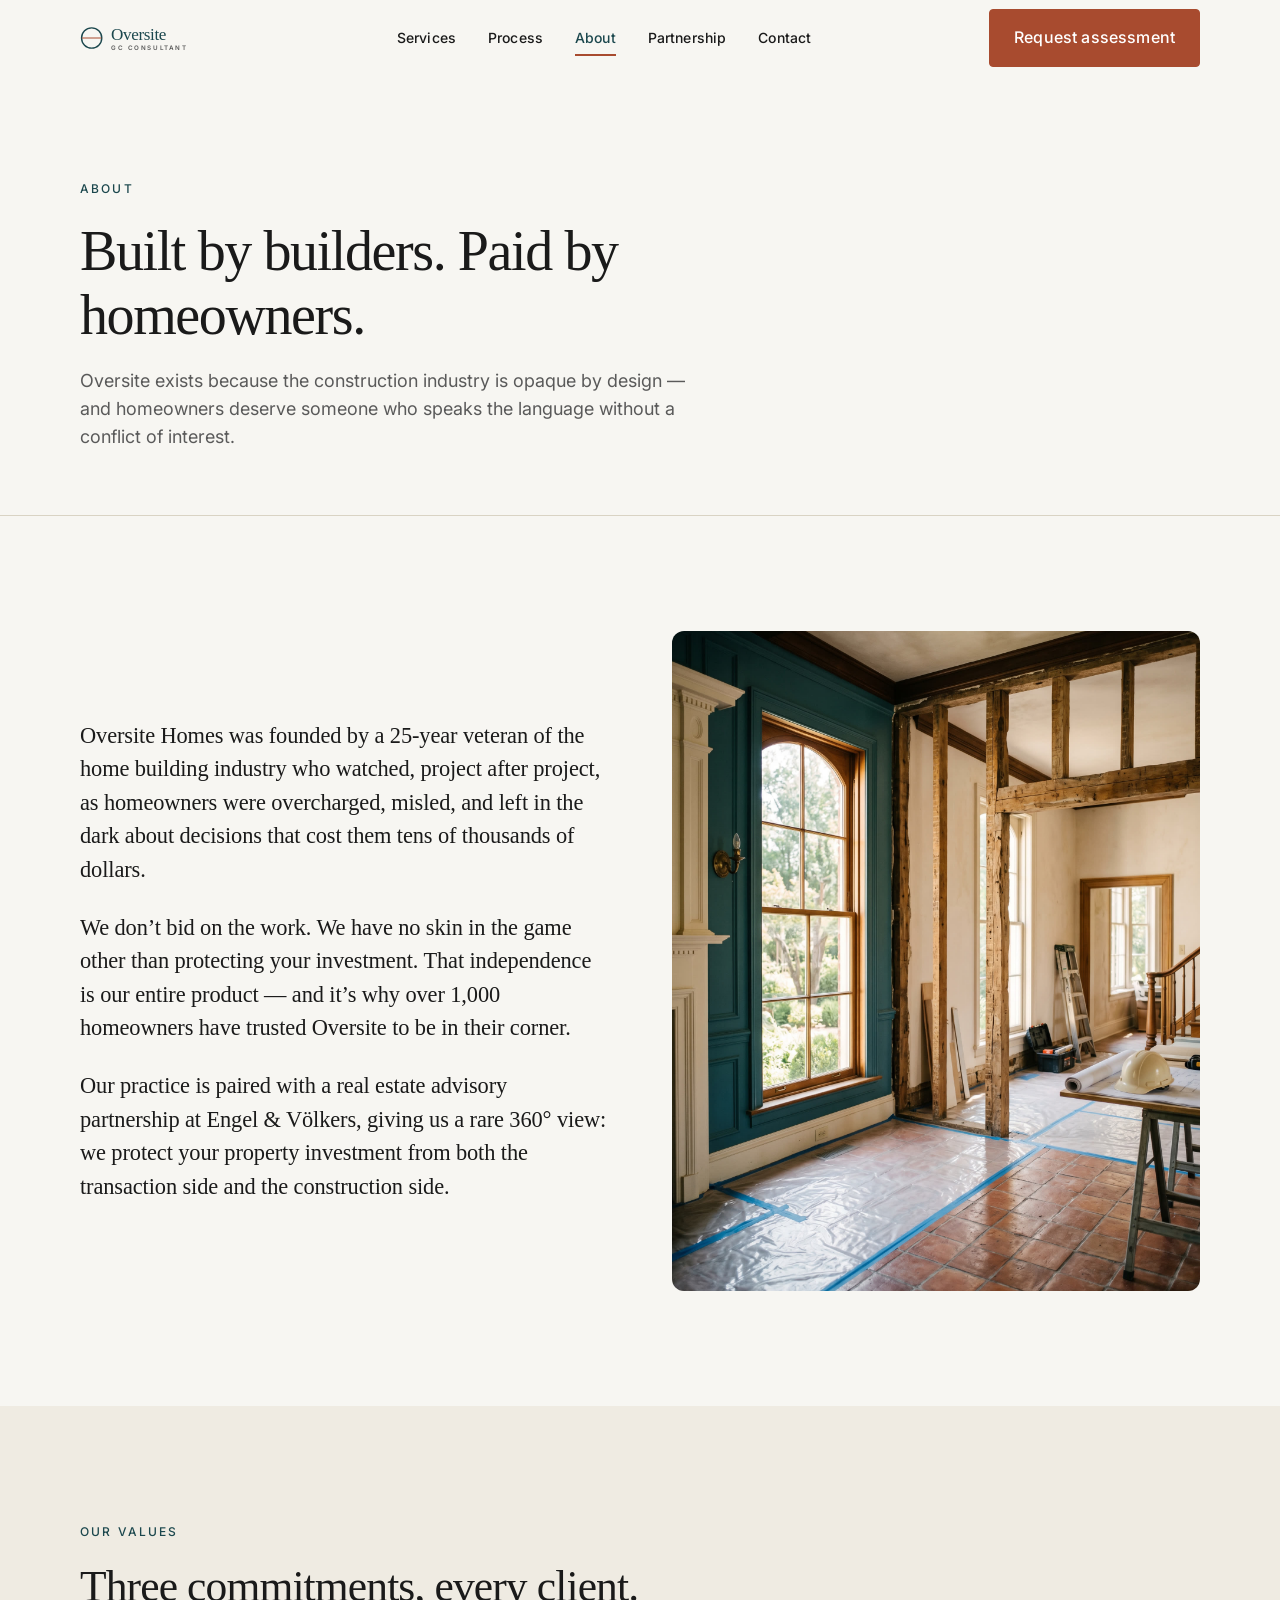
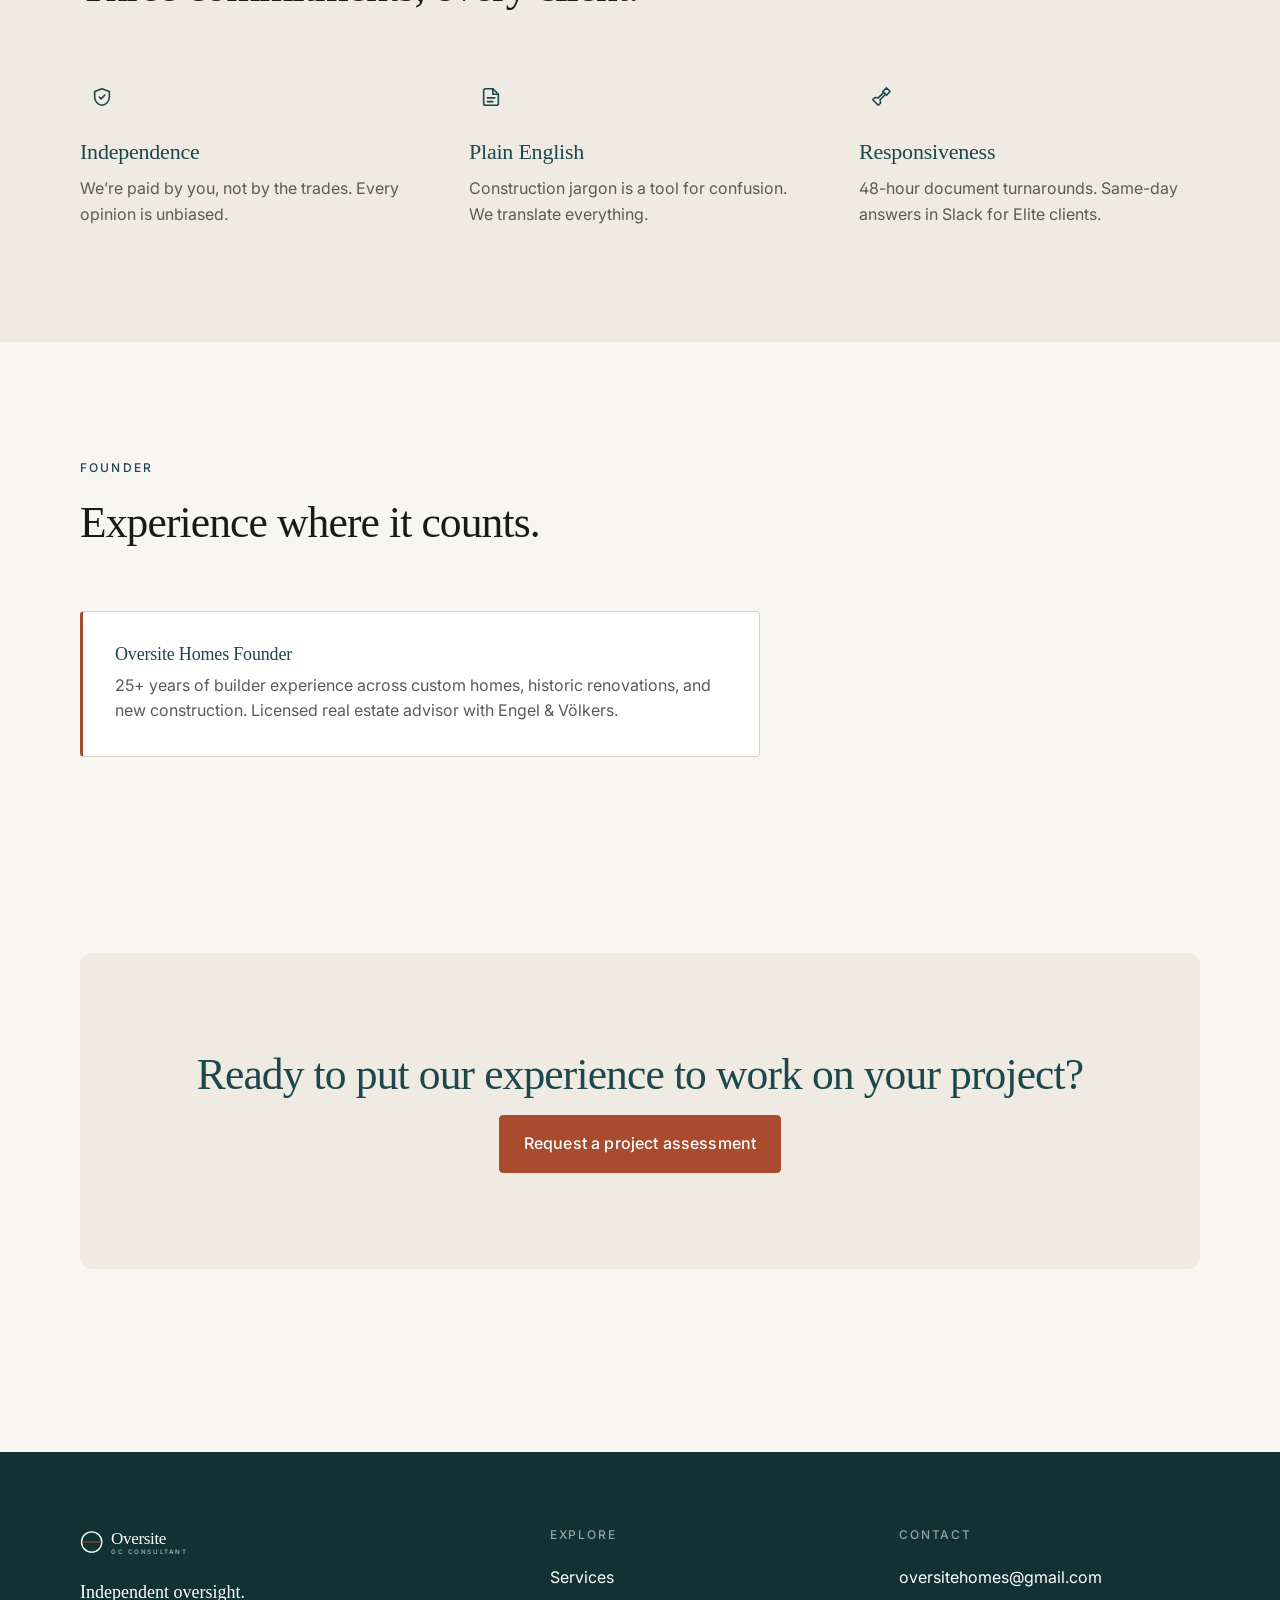
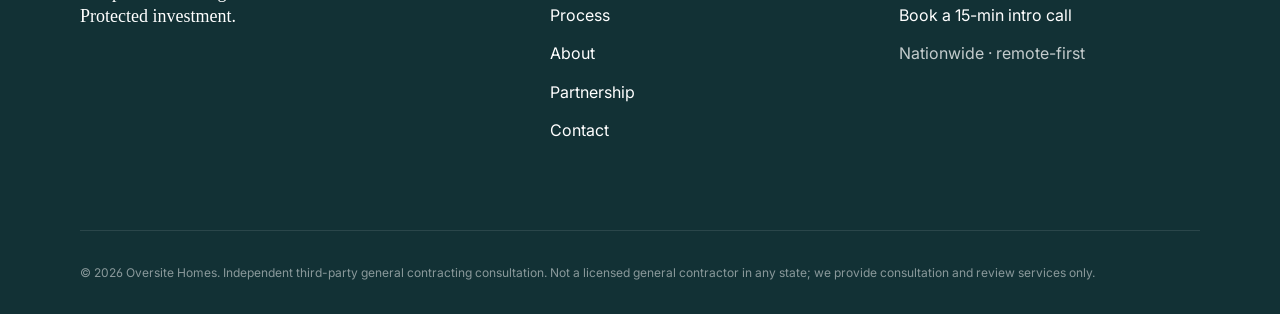
==== about.html @ 032b1696 "Add files via upload" ====
<!doctype html>
<html lang="en">
<head>
  <meta charset="utf-8" />
  <meta name="viewport" content="width=device-width, initial-scale=1" />
  <title>About — Oversite Homes</title>
  <meta name="description" content="Built by builders. Paid by homeowners. 25+ years of builder experience, 1,000+ homeowners protected." />
  <link rel="icon" type="image/svg+xml" href="assets/favicon.svg" />
  <meta name="theme-color" content="#F7F6F2" />
  <!-- Fonts: Fraunces (Fontshare) + Inter (Google) -->
  <link rel="preconnect" href="https://fonts.googleapis.com" />
  <link rel="preconnect" href="https://fonts.gstatic.com" crossorigin />
  <link rel="preconnect" href="https://api.fontshare.com" />
  <link href="https://fonts.googleapis.com/css2?family=Inter:wght@400;500;600;700&display=swap" rel="stylesheet" />
  <link href="https://api.fontshare.com/v2/css?f[]=fraunces@400,500,600&display=swap" rel="stylesheet" />
  <link rel="stylesheet" href="assets/css/styles.css" />
  <meta property="og:title" content="About — Oversite Homes" />
  <meta property="og:description" content="Built by builders. Paid by homeowners. 25+ years of builder experience, 1,000+ homeowners protected." />
  <meta property="og:type" content="website" />
</head>
<body>
<a class="visually-hidden" href="#main">Skip to main content</a>
<header class="site-header">
  <div class="container nav-inner">
    <a href="index.html" class="brand" aria-label="Oversite Homes home">
      <svg viewBox="0 0 220 36" xmlns="http://www.w3.org/2000/svg" aria-hidden="true" focusable="false">
  <!-- architectural mark: circle with crossbar -->
  <g transform="translate(0,2)">
    <circle cx="15" cy="16" r="13" fill="none" stroke="#1B474D" stroke-width="1.8"/>
    <line x1="3" y1="16" x2="27" y2="16" stroke="#A84B2F" stroke-width="1.6" stroke-linecap="round"/>
  </g>
  <!-- wordmark -->
  <text x="40" y="21" font-family="Fraunces, Georgia, serif" font-weight="500" font-size="22" fill="#1B474D" letter-spacing="-0.5">Oversite</text>
  <text x="40" y="33" font-family="Inter, sans-serif" font-weight="600" font-size="8" fill="#5A5A5A" letter-spacing="2">GC CONSULTANT</text>
</svg>
    </a>
    <button class="nav-toggle" aria-expanded="false" aria-controls="primary-nav" aria-label="Toggle menu">
      <span></span>
    </button>
    <nav class="primary-nav" id="primary-nav" aria-label="Primary">
      <ul>
        <li><a href="services.html">Services</a></li>
        <li><a href="process.html">Process</a></li>
        <li><a href="about.html">About</a></li>
        <li><a href="partnership.html">Partnership</a></li>
        <li><a href="contact.html">Contact</a></li>
        <li><a href="contact.html" class="btn btn-primary mobile-cta">Request assessment</a></li>
      </ul>
    </nav>
    <a href="contact.html" class="btn btn-primary nav-cta">Request assessment</a>
  </div>
</header>

<main id="main">
  <header class="page-header">
    <div class="container">
      <p class="eyebrow reveal is-in">About</p>
      <h1 class="reveal is-in">Built by builders. Paid by homeowners.</h1>
      <p class="lede reveal is-in">Oversite exists because the construction industry is opaque by design &mdash; and homeowners deserve someone who speaks the language without a conflict of interest.</p>
    </div>
  </header>

  <section>
    <div class="container">
      <div class="two-col reverse reveal">
        <div class="story-copy">
          <p>Oversite Homes was founded by a 25-year veteran of the home building industry who watched, project after project, as homeowners were overcharged, misled, and left in the dark about decisions that cost them tens of thousands of dollars.</p>
          <p>We don&rsquo;t bid on the work. We have no skin in the game other than protecting your investment. That independence is our entire product &mdash; and it&rsquo;s why over 1,000 homeowners have trusted Oversite to be in their corner.</p>
          <p>Our practice is paired with a real estate advisory partnership at Engel &amp; V&ouml;lkers, giving us a rare 360&deg; view: we protect your property investment from both the transaction side and the construction side.</p>
        </div>
        <div class="media"><img src="assets/images/about.jpg" alt="A warm interior of a historic home with natural materials, during inspection" loading="lazy"/></div>
      </div>
    </div>
  </section>

  <section style="background: var(--surface-alt);">
    <div class="container">
      <div class="section-head reveal">
        <p class="eyebrow">Our values</p>
        <h2>Three commitments, every client.</h2>
      </div>
      <div class="value-grid">
        <div class="value-card reveal"><span class="icon"><svg width="22" height="22" viewBox="0 0 24 24" fill="none" stroke="currentColor" stroke-width="1.75" stroke-linecap="round" stroke-linejoin="round" aria-hidden="true"><path d="M12 3 4 6v6c0 4.5 3.2 8.5 8 9 4.8-.5 8-4.5 8-9V6l-8-3Z"/><path d="m9 12 2 2 4-4"/></svg></span><h3>Independence</h3><p>We&rsquo;re paid by you, not by the trades. Every opinion is unbiased.</p></div>
        <div class="value-card reveal"><span class="icon"><svg width="22" height="22" viewBox="0 0 24 24" fill="none" stroke="currentColor" stroke-width="1.75" stroke-linecap="round" stroke-linejoin="round" aria-hidden="true"><path d="M14 3H6a2 2 0 0 0-2 2v14a2 2 0 0 0 2 2h12a2 2 0 0 0 2-2V9Z"/><path d="M14 3v6h6"/><path d="M8 13h8M8 17h6"/></svg></span><h3>Plain English</h3><p>Construction jargon is a tool for confusion. We translate everything.</p></div>
        <div class="value-card reveal"><span class="icon"><svg width="22" height="22" viewBox="0 0 24 24" fill="none" stroke="currentColor" stroke-width="1.75" stroke-linecap="round" stroke-linejoin="round" aria-hidden="true"><path d="M15 7 9 13l-3.5-.5L3 15l6 6 2.5-2.5L11 15l6-6"/><path d="m14 6 4-4 4 4-4 4z"/></svg></span><h3>Responsiveness</h3><p>48-hour document turnarounds. Same-day answers in Slack for Elite clients.</p></div>
      </div>
    </div>
  </section>

  <section>
    <div class="container">
      <div class="section-head reveal"><p class="eyebrow">Founder</p><h2>Experience where it counts.</h2></div>
      <div class="founder-bio reveal">
        <h4>Oversite Homes Founder</h4>
        <p>25+ years of builder experience across custom homes, historic renovations, and new construction. Licensed real estate advisor with Engel &amp; V&ouml;lkers.</p>
      </div>
    </div>
  </section>

  <section class="tight">
    <div class="container">
      <div class="cta-band reveal">
        <h2>Ready to put our experience to work on your project?</h2>
        <a href="contact.html" class="btn btn-primary">Request a project assessment</a>
      </div>
    </div>
  </section>

</main>

<footer class="site-footer">
  <div class="container">
    <div class="footer-inner">
      <div>
        <div class="brand"><svg viewBox="0 0 220 36" xmlns="http://www.w3.org/2000/svg" aria-hidden="true" focusable="false">
  <g transform="translate(0,2)">
    <circle cx="15" cy="16" r="13" fill="none" stroke="#FFFFFF" stroke-width="1.8"/>
    <line x1="3" y1="16" x2="27" y2="16" stroke="#A84B2F" stroke-width="1.6" stroke-linecap="round"/>
  </g>
  <text x="40" y="21" font-family="Fraunces, Georgia, serif" font-weight="500" font-size="22" fill="#FFFFFF" letter-spacing="-0.5">Oversite</text>
  <text x="40" y="33" font-family="Inter, sans-serif" font-weight="600" font-size="8" fill="rgba(255,255,255,0.6)" letter-spacing="2">GC CONSULTANT</text>
</svg></div>
        <p class="tagline">Independent oversight.<br/>Protected investment.</p>
      </div>
      <div>
        <h4>Explore</h4>
        <ul>
          <li><a href="services.html">Services</a></li>
          <li><a href="process.html">Process</a></li>
          <li><a href="about.html">About</a></li>
          <li><a href="partnership.html">Partnership</a></li>
          <li><a href="contact.html">Contact</a></li>
        </ul>
      </div>
      <div>
        <h4>Contact</h4>
        <ul>
          <li><a href="mailto:oversitehomes@gmail.com">oversitehomes@gmail.com</a></li>
          <li><a href="#" target="_blank" rel="noopener noreferrer">Book a 15-min intro call</a></li>
          <li>Nationwide · remote-first</li>
        </ul>
      </div>
      <p class="legal">© 2026 Oversite Homes. Independent third-party general contracting consultation. Not a licensed general contractor in any state; we provide consultation and review services only.</p>
    </div>
  </div>
</footer>
<script src="assets/js/main.js" defer></script>
</body>
</html>
---- assets/css/styles.css ----
/* =========================================================
   Oversite Homes — site stylesheet
   Editorial, protective, warm. Teal + terra on bone.
   ========================================================= */

:root {
  /* palette */
  --bg: #F7F6F2;
  --surface: #FFFFFF;
  --surface-alt: #EFEBE2;
  --ink: #1A1A1A;
  --ink-muted: #5A5A5A;
  --teal: #1B474D;
  --teal-dark: #123135;
  --terra: #A84B2F;
  --terra-dark: #813620;
  --line: #D9D3C4;

  /* type */
  --font-serif: "Fraunces", "Source Serif Pro", Georgia, serif;
  --font-sans: "Inter", -apple-system, BlinkMacSystemFont, "Segoe UI", sans-serif;

  --text-xs: 0.75rem;
  --text-sm: 0.875rem;
  --text-base: 1rem;
  --text-lg: 1.125rem;
  --text-xl: 1.375rem;
  --text-2xl: 1.75rem;
  --text-3xl: 2.25rem;
  --text-4xl: 3rem;
  --text-hero: clamp(2.5rem, 5.5vw, 4.5rem);

  /* spacing */
  --space-section: clamp(4rem, 9vw, 7.5rem);
  --space-section-lg: clamp(5rem, 11vw, 9rem);

  /* layout */
  --max-w: 1200px;
  --max-w-text: 680px;
  --radius: 4px;
  --radius-lg: 12px;
  --shadow-sm: 0 1px 2px rgba(26,26,26,0.05);
  --shadow-md: 0 8px 28px rgba(26,26,26,0.08);

  /* motion */
  --ease: cubic-bezier(0.22, 1, 0.36, 1);
}

/* -------- reset -------- */
*, *::before, *::after { box-sizing: border-box; }
html { -webkit-text-size-adjust: 100%; scroll-behavior: smooth; }
body, h1, h2, h3, h4, h5, h6, p, figure, blockquote, dl, dd, ul, ol { margin: 0; padding: 0; }
ul, ol { list-style: none; }
img, svg { display: block; max-width: 100%; height: auto; }
button { font: inherit; cursor: pointer; background: none; border: 0; color: inherit; }
a { color: inherit; text-decoration: none; }
input, select, textarea, button { font-family: inherit; }

/* -------- base -------- */
html { background: var(--bg); }
body {
  font-family: var(--font-sans);
  color: var(--ink);
  background: var(--bg);
  font-size: var(--text-base);
  line-height: 1.6;
  -webkit-font-smoothing: antialiased;
  -moz-osx-font-smoothing: grayscale;
  font-feature-settings: "kern", "liga", "ss01";
}

h1, h2, h3, h4 {
  font-family: var(--font-serif);
  font-weight: 400;
  line-height: 1.15;
  color: var(--ink);
  letter-spacing: -0.01em;
  font-feature-settings: "ss01", "liga", "kern";
}

h1 { font-size: var(--text-hero); letter-spacing: -0.025em; }
h2 { font-size: clamp(1.875rem, 3.4vw, 2.75rem); letter-spacing: -0.02em; }
h3 { font-size: var(--text-xl); }
h4 { font-size: var(--text-lg); }

p { color: var(--ink); }
p.lede { font-size: var(--text-lg); color: var(--ink-muted); line-height: 1.55; max-width: var(--max-w-text); }

a:focus-visible,
button:focus-visible,
input:focus-visible,
select:focus-visible,
textarea:focus-visible {
  outline: 2px solid var(--teal);
  outline-offset: 3px;
}

::selection { background: var(--teal); color: #fff; }

/* -------- layout -------- */
.container { width: 100%; max-width: var(--max-w); margin: 0 auto; padding: 0 1.25rem; }
@media (min-width: 640px) { .container { padding: 0 1.75rem; } }
@media (min-width: 900px) { .container { padding: 0 2.5rem; } }

section { padding: var(--space-section) 0; }
section.tight { padding: calc(var(--space-section) * 0.7) 0; }

.eyebrow {
  font-family: var(--font-sans);
  font-size: var(--text-xs);
  text-transform: uppercase;
  letter-spacing: 0.18em;
  color: var(--teal);
  font-weight: 500;
  margin-bottom: 1.25rem;
}

.section-head {
  max-width: var(--max-w-text);
  margin-bottom: clamp(2.5rem, 5vw, 4rem);
}
.section-head h2 { margin-bottom: 1rem; }

/* -------- buttons -------- */
.btn {
  display: inline-flex;
  align-items: center;
  gap: 0.5rem;
  padding: 0.95rem 1.5rem;
  font-family: var(--font-sans);
  font-weight: 500;
  font-size: var(--text-base);
  letter-spacing: 0.01em;
  border-radius: var(--radius);
  transition: background 0.2s var(--ease), color 0.2s var(--ease), transform 0.2s var(--ease), border-color 0.2s var(--ease);
  border: 1px solid transparent;
  white-space: nowrap;
  cursor: pointer;
}
.btn:hover { transform: translateY(-1px); }
.btn:active { transform: translateY(0); }

.btn-primary {
  background: var(--terra);
  color: #fff;
  border-color: var(--terra);
}
.btn-primary:hover { background: var(--terra-dark); border-color: var(--terra-dark); }

.btn-secondary {
  background: transparent;
  color: var(--teal);
  border-color: var(--teal);
}
.btn-secondary:hover { background: var(--teal); color: #fff; }

.btn-ghost {
  background: transparent;
  color: var(--teal);
  padding-left: 0;
  padding-right: 0;
}
.btn-ghost:hover { color: var(--terra); }

.link-arrow {
  color: var(--teal);
  font-weight: 500;
  display: inline-flex;
  align-items: center;
  gap: 0.35rem;
  border-bottom: 1px solid transparent;
  transition: color 0.2s var(--ease), border-color 0.2s var(--ease);
}
.link-arrow:hover { color: var(--terra); border-bottom-color: var(--terra); }
.link-arrow .arrow { transition: transform 0.2s var(--ease); }
.link-arrow:hover .arrow { transform: translateX(3px); }

/* -------- header / nav -------- */
.site-header {
  position: sticky;
  top: 0;
  z-index: 50;
  background: var(--bg);
  backdrop-filter: saturate(160%) blur(10px);
  -webkit-backdrop-filter: saturate(160%) blur(10px);
  border-bottom: 1px solid transparent;
  transition: border-color 0.2s var(--ease), background 0.2s var(--ease), box-shadow 0.2s var(--ease);
}
.site-header.scrolled {
  border-bottom-color: var(--line);
  background: rgba(247, 246, 242, 0.95);
}

.nav-inner {
  display: flex;
  align-items: center;
  justify-content: space-between;
  height: 76px;
  gap: 2rem;
}

.brand {
  display: inline-flex;
  align-items: center;
}
.brand svg { height: 28px; width: auto; }

.primary-nav ul {
  display: flex;
  align-items: center;
  gap: 2rem;
}
.primary-nav a {
  font-size: var(--text-sm);
  color: var(--ink);
  font-weight: 500;
  letter-spacing: 0.01em;
  position: relative;
  padding: 0.5rem 0;
  transition: color 0.2s var(--ease);
}
.primary-nav a:hover,
.primary-nav a.is-active { color: var(--teal); }
.primary-nav a.is-active::after {
  content: "";
  position: absolute;
  left: 0; right: 0; bottom: -2px;
  height: 2px; background: var(--terra);
}

.nav-cta { display: none; }
@media (min-width: 900px) { .nav-cta { display: inline-flex; } }

.nav-toggle {
  display: inline-flex;
  align-items: center;
  justify-content: center;
  width: 44px; height: 44px;
  border: 1px solid var(--line);
  border-radius: var(--radius);
  background: var(--surface);
}
.nav-toggle:hover { border-color: var(--teal); }
.nav-toggle span,
.nav-toggle span::before,
.nav-toggle span::after {
  display: block; width: 18px; height: 1.5px; background: var(--ink); position: relative;
  transition: transform 0.25s var(--ease), top 0.25s var(--ease), bottom 0.25s var(--ease), opacity 0.15s;
}
.nav-toggle span::before,
.nav-toggle span::after {
  content: ""; position: absolute; left: 0;
}
.nav-toggle span::before { top: -6px; }
.nav-toggle span::after { bottom: -6px; top: auto; }
.nav-toggle[aria-expanded="true"] span { background: transparent; }
.nav-toggle[aria-expanded="true"] span::before { top: 0; transform: rotate(45deg); }
.nav-toggle[aria-expanded="true"] span::after { bottom: 0; top: 0; transform: rotate(-45deg); }

@media (max-width: 899px) {
  .primary-nav {
    position: fixed;
    top: 76px;
    left: 0;
    right: 0;
    bottom: 0;
    height: calc(100vh - 76px);
    background: var(--bg);
    padding: 2rem 1.5rem 3rem;
    transform: translateY(-100vh);
    transition: transform 0.35s var(--ease), visibility 0s linear 0.35s;
    overflow-y: auto;
    border-top: 1px solid var(--line);
    visibility: hidden;
  }
  .primary-nav[data-open="true"] {
    transform: translateY(0);
    visibility: visible;
    transition: transform 0.35s var(--ease), visibility 0s linear 0s;
  }
  .primary-nav ul { flex-direction: column; align-items: stretch; gap: 0.25rem; }
  .primary-nav a {
    font-family: var(--font-serif);
    font-size: 1.5rem;
    padding: 1rem 0;
    border-bottom: 1px solid var(--line);
    display: block;
  }
  .primary-nav .mobile-cta {
    margin-top: 1.5rem;
    width: 100%;
    justify-content: center;
  }
}
@media (min-width: 900px) {
  .nav-toggle { display: none; }
  .primary-nav .mobile-cta { display: none; }
}

/* -------- hero -------- */
.hero {
  padding-top: clamp(3rem, 7vw, 5rem);
  padding-bottom: clamp(3rem, 7vw, 5rem);
}
.hero-inner {
  display: grid;
  grid-template-columns: 1fr;
  gap: clamp(2rem, 5vw, 4rem);
  align-items: center;
}
@media (min-width: 900px) {
  .hero-inner { grid-template-columns: 1.05fr 1fr; gap: clamp(3rem, 6vw, 5rem); }
}
.hero h1 { margin-bottom: 1.5rem; }
.hero .lede { margin-bottom: 2.25rem; }
.hero-ctas { display: flex; flex-wrap: wrap; gap: 0.85rem; }
.hero-visual {
  position: relative;
  border-radius: var(--radius-lg);
  overflow: hidden;
  aspect-ratio: 4 / 5;
  background: var(--surface-alt);
}
.hero-visual img { width: 100%; height: 100%; object-fit: cover; }
.hero-visual::after {
  content: "";
  position: absolute; inset: 0;
  background: linear-gradient(180deg, rgba(27,71,77,0) 55%, rgba(27,71,77,0.28) 100%);
  pointer-events: none;
}

/* -------- trust strip -------- */
.trust-strip {
  border-top: 1px solid var(--line);
  border-bottom: 1px solid var(--line);
  padding: 2.5rem 0;
  background: var(--surface);
}
.stats {
  display: grid;
  grid-template-columns: repeat(2, 1fr);
  gap: 2rem 1rem;
}
@media (min-width: 900px) { .stats { grid-template-columns: repeat(4, 1fr); } }
.stat { text-align: left; }
.stat-value {
  font-family: var(--font-serif);
  font-size: clamp(1.75rem, 3vw, 2.25rem);
  color: var(--teal);
  line-height: 1.05;
  margin-bottom: 0.4rem;
  letter-spacing: -0.02em;
}
.stat-label {
  font-size: var(--text-sm);
  color: var(--ink-muted);
  line-height: 1.4;
}

/* -------- 3-col value props -------- */
.value-grid {
  display: grid;
  grid-template-columns: 1fr;
  gap: 2.25rem;
}
@media (min-width: 900px) { .value-grid { grid-template-columns: repeat(3, 1fr); gap: 3rem; } }

.value-card { max-width: 34ch; }
.value-card .icon {
  width: 44px; height: 44px;
  display: inline-flex; align-items: center; justify-content: center;
  color: var(--teal);
  background: var(--surface-alt);
  border-radius: 50%;
  margin-bottom: 1.25rem;
}
.value-card h3 {
  font-size: var(--text-xl);
  margin-bottom: 0.75rem;
  color: var(--teal);
}
.value-card p { color: var(--ink-muted); line-height: 1.6; }

/* -------- service tier cards -------- */
.tier-grid {
  display: grid;
  grid-template-columns: 1fr;
  gap: 1.25rem;
}
@media (min-width: 640px) { .tier-grid { grid-template-columns: repeat(2, 1fr); } }
@media (min-width: 1100px) { .tier-grid { grid-template-columns: repeat(4, 1fr); } }

.tier-card {
  background: var(--surface);
  border: 1px solid var(--line);
  border-radius: var(--radius-lg);
  padding: 1.75rem;
  display: flex;
  flex-direction: column;
  transition: border-color 0.25s var(--ease), transform 0.25s var(--ease), box-shadow 0.25s var(--ease);
}
.tier-card:hover {
  border-color: var(--teal);
  transform: translateY(-3px);
  box-shadow: var(--shadow-md);
}
.tier-card .tier-price {
  font-family: var(--font-serif);
  font-size: 1.75rem;
  color: var(--teal);
  margin-bottom: 0.25rem;
  letter-spacing: -0.02em;
}
.tier-card .tier-name {
  font-size: var(--text-sm);
  text-transform: uppercase;
  letter-spacing: 0.12em;
  color: var(--ink-muted);
  margin-bottom: 1rem;
  font-weight: 500;
}
.tier-card .tier-tagline {
  font-family: var(--font-serif);
  font-size: var(--text-lg);
  line-height: 1.3;
  margin-bottom: 1.75rem;
  color: var(--ink);
}
.tier-card .link-arrow { margin-top: auto; }

/* -------- detailed tier blocks (services page) -------- */
.tier-detail {
  background: var(--surface);
  border: 1px solid var(--line);
  border-radius: var(--radius-lg);
  padding: clamp(2rem, 4vw, 3rem);
  margin-bottom: 1.5rem;
}
.tier-detail-head {
  display: flex;
  flex-wrap: wrap;
  align-items: baseline;
  gap: 0.75rem 1.25rem;
  margin-bottom: 1.5rem;
  padding-bottom: 1.25rem;
  border-bottom: 1px solid var(--line);
}
.tier-detail-head .num {
  font-family: var(--font-serif);
  font-size: var(--text-sm);
  color: var(--terra);
  letter-spacing: 0.08em;
  text-transform: uppercase;
}
.tier-detail-head h3 {
  font-family: var(--font-serif);
  font-size: clamp(1.5rem, 2.6vw, 2rem);
  color: var(--teal);
  margin-right: auto;
}
.tier-detail-head .price {
  font-family: var(--font-serif);
  font-size: var(--text-xl);
  color: var(--ink);
}
.tier-detail .what-you-get {
  font-size: var(--text-sm);
  text-transform: uppercase;
  letter-spacing: 0.14em;
  color: var(--ink-muted);
  margin-bottom: 1rem;
}
.tier-detail ul.bullets {
  margin-bottom: 1.75rem;
  display: grid; gap: 0.65rem;
}
.tier-detail ul.bullets li {
  position: relative;
  padding-left: 1.5rem;
  color: var(--ink);
  line-height: 1.55;
}
.tier-detail ul.bullets li::before {
  content: "";
  position: absolute;
  left: 0; top: 0.7em;
  width: 0.65rem; height: 1px;
  background: var(--terra);
}
.tier-detail .best-for {
  color: var(--ink-muted);
  margin-bottom: 1.75rem;
  max-width: 60ch;
}
.tier-detail .best-for strong { color: var(--ink); font-weight: 600; }

/* -------- comparison table -------- */
.compare-wrap { overflow-x: auto; }
.compare {
  width: 100%;
  border-collapse: collapse;
  min-width: 720px;
  background: var(--surface);
  border-radius: var(--radius-lg);
  overflow: hidden;
  border: 1px solid var(--line);
}
.compare th, .compare td {
  padding: 1rem 1.25rem;
  text-align: left;
  border-bottom: 1px solid var(--line);
  font-size: var(--text-sm);
}
.compare th {
  font-family: var(--font-serif);
  font-weight: 500;
  color: var(--teal);
  background: var(--surface-alt);
  font-size: var(--text-base);
  letter-spacing: -0.01em;
}
.compare tr:last-child td { border-bottom: 0; }
.compare td.check { color: var(--teal); font-weight: 600; }
.compare td.dash { color: var(--line); }
.compare th:first-child, .compare td:first-child { font-weight: 500; color: var(--ink); }

/* -------- how it works / process -------- */
.steps {
  display: grid;
  gap: 2rem;
  grid-template-columns: 1fr;
  counter-reset: step;
}
@media (min-width: 640px) { .steps { grid-template-columns: repeat(2, 1fr); } }
@media (min-width: 1100px) { .steps.steps-4 { grid-template-columns: repeat(4, 1fr); } }

.step {
  padding-top: 2rem;
  border-top: 1px solid var(--line);
  position: relative;
}
.step::before {
  counter-increment: step;
  content: "0" counter(step);
  font-family: var(--font-serif);
  font-size: var(--text-sm);
  color: var(--terra);
  letter-spacing: 0.08em;
  display: block;
  margin-bottom: 0.75rem;
}
.step h3 { font-size: var(--text-lg); margin-bottom: 0.5rem; color: var(--teal); }
.step p { color: var(--ink-muted); line-height: 1.6; }

.steps-long {
  display: grid;
  gap: 0;
  grid-template-columns: 1fr;
  counter-reset: step;
}
.step-long {
  display: grid;
  grid-template-columns: 1fr;
  gap: 1rem;
  padding: 2.5rem 0;
  border-top: 1px solid var(--line);
}
.step-long:last-child { border-bottom: 1px solid var(--line); }
@media (min-width: 900px) { .step-long { grid-template-columns: 220px 1fr; gap: 3rem; } }
.step-long .step-num {
  font-family: var(--font-serif);
  font-size: clamp(2rem, 3vw, 2.5rem);
  color: var(--terra);
  line-height: 1;
  letter-spacing: -0.02em;
}
/* step number text is provided in HTML; counter removed to avoid duplication */
.step-long h3 {
  font-family: var(--font-serif);
  font-size: clamp(1.4rem, 2vw, 1.65rem);
  color: var(--teal);
  margin-bottom: 0.75rem;
}
.step-long p {
  color: var(--ink-muted);
  max-width: 60ch;
}

/* -------- testimonial cards -------- */
.testimonials {
  display: grid;
  grid-template-columns: 1fr;
  gap: 1.25rem;
}
@media (min-width: 640px) { .testimonials { grid-template-columns: repeat(2, 1fr); } }
@media (min-width: 1100px) { .testimonials { grid-template-columns: repeat(3, 1fr); gap: 1.5rem; } }

.testimonial {
  background: var(--surface);
  border: 1px solid var(--line);
  border-radius: var(--radius-lg);
  padding: 2rem 1.75rem 1.75rem;
  display: flex;
  flex-direction: column;
  position: relative;
}
.testimonial .quote-mark {
  font-family: var(--font-serif);
  color: var(--terra);
  font-size: 2.5rem;
  line-height: 0.5;
  margin-bottom: 1rem;
  opacity: 0.75;
}
.testimonial blockquote {
  font-family: var(--font-serif);
  font-size: var(--text-lg);
  line-height: 1.4;
  color: var(--ink);
  margin-bottom: 1.5rem;
  flex: 1;
  letter-spacing: -0.01em;
}
.testimonial cite {
  font-style: normal;
  font-size: var(--text-sm);
  color: var(--ink-muted);
  line-height: 1.5;
  border-top: 1px solid var(--line);
  padding-top: 1rem;
  display: block;
}
.testimonial cite strong { color: var(--teal); font-weight: 500; }

/* -------- partnership band -------- */
.band {
  background: var(--teal);
  color: #fff;
  padding: clamp(3rem, 7vw, 5rem) 0;
  border-radius: var(--radius-lg);
}
.band-inner {
  display: grid;
  grid-template-columns: 1fr;
  gap: 2rem;
  align-items: center;
  padding: 0 clamp(1.5rem, 4vw, 3rem);
}
@media (min-width: 900px) { .band-inner { grid-template-columns: 1.2fr 1fr; gap: 3rem; } }
.band h2 { color: #fff; margin-bottom: 1rem; }
.band p { color: rgba(255,255,255,0.8); max-width: 50ch; }
.band .band-cta-wrap { display: flex; justify-content: flex-start; }
@media (min-width: 900px) { .band .band-cta-wrap { justify-content: flex-end; } }
.band .btn-light {
  background: #fff;
  color: var(--teal);
  border-color: #fff;
}
.band .btn-light:hover { background: var(--surface-alt); color: var(--teal-dark); }

/* -------- final CTA band -------- */
.cta-band {
  text-align: center;
  background: var(--surface-alt);
  padding: clamp(3.5rem, 8vw, 6rem) 1.5rem;
  border-radius: var(--radius-lg);
}
.cta-band h2 { margin-bottom: 1rem; color: var(--teal); }
.cta-band p { max-width: 60ch; margin: 0 auto 2rem; color: var(--ink-muted); font-size: var(--text-lg); }

/* -------- 2-col editorial section -------- */
.two-col {
  display: grid;
  grid-template-columns: 1fr;
  gap: clamp(2rem, 5vw, 4rem);
  align-items: center;
}
@media (min-width: 900px) { .two-col { grid-template-columns: 1fr 1fr; } }
.two-col .media {
  border-radius: var(--radius-lg);
  overflow: hidden;
  aspect-ratio: 4 / 5;
  background: var(--surface-alt);
}
.two-col .media img { width: 100%; height: 100%; object-fit: cover; }
/* On desktop, .reverse puts media on the right; on mobile text stays first. */
@media (min-width: 900px) { .two-col.reverse .media { order: 2; } }

/* -------- about / story -------- */
.story-copy p {
  font-family: var(--font-serif);
  font-size: clamp(1.2rem, 1.8vw, 1.4rem);
  line-height: 1.5;
  color: var(--ink);
  max-width: var(--max-w-text);
  margin-bottom: 1.5rem;
  letter-spacing: -0.005em;
}
.story-copy p:last-child { margin-bottom: 0; }

.founder-bio {
  background: var(--surface);
  border: 1px solid var(--line);
  border-left: 3px solid var(--terra);
  padding: 2rem;
  border-radius: var(--radius);
  max-width: var(--max-w-text);
}
.founder-bio h4 { margin-bottom: 0.5rem; color: var(--teal); }
.founder-bio p { color: var(--ink-muted); }

/* -------- checklist -------- */
.checklist {
  display: grid;
  grid-template-columns: 1fr;
  gap: 0.75rem 2rem;
}
@media (min-width: 640px) { .checklist { grid-template-columns: repeat(2, 1fr); } }
.checklist li {
  position: relative;
  padding: 0.75rem 0 0.75rem 2rem;
  border-bottom: 1px solid var(--line);
  color: var(--ink);
  font-size: var(--text-base);
}
.checklist li::before {
  content: "";
  position: absolute;
  left: 0; top: 1.15em;
  width: 14px; height: 8px;
  border-left: 2px solid var(--terra);
  border-bottom: 2px solid var(--terra);
  transform: rotate(-45deg);
}

/* -------- partnership lists -------- */
.partner-lists {
  display: grid;
  grid-template-columns: 1fr;
  gap: 3rem;
}
@media (min-width: 900px) { .partner-lists { grid-template-columns: 1fr 1fr; } }
.partner-list h3 { color: var(--teal); margin-bottom: 1.25rem; font-size: var(--text-xl); }
.partner-list ul li {
  padding: 0.9rem 0;
  border-bottom: 1px solid var(--line);
  color: var(--ink);
  font-size: var(--text-base);
}
.partner-list ul li:first-child { border-top: 1px solid var(--line); }

/* -------- form -------- */
.form-wrap {
  display: grid;
  grid-template-columns: 1fr;
  gap: clamp(2.5rem, 5vw, 4rem);
}
@media (min-width: 900px) { .form-wrap { grid-template-columns: 1.3fr 1fr; } }

.intake-form {
  background: var(--surface);
  border: 1px solid var(--line);
  border-radius: var(--radius-lg);
  padding: clamp(1.75rem, 3.5vw, 2.75rem);
}
.intake-form .field-grid {
  display: grid;
  grid-template-columns: 1fr;
  gap: 1.25rem;
}
@media (min-width: 640px) { .intake-form .field-grid.two { grid-template-columns: 1fr 1fr; } }

.field label {
  display: block;
  font-size: var(--text-sm);
  font-weight: 500;
  color: var(--ink);
  margin-bottom: 0.45rem;
  letter-spacing: 0.01em;
}
.field label .req { color: var(--terra); margin-left: 0.25rem; }
.field input,
.field select,
.field textarea {
  width: 100%;
  padding: 0.85rem 0.95rem;
  border: 1px solid var(--line);
  border-radius: var(--radius);
  background: var(--bg);
  color: var(--ink);
  font-size: var(--text-base);
  line-height: 1.4;
  transition: border-color 0.2s var(--ease), box-shadow 0.2s var(--ease);
  font-family: var(--font-sans);
}
.field textarea { min-height: 140px; resize: vertical; }
.field input:focus,
.field select:focus,
.field textarea:focus {
  outline: none;
  border-color: var(--teal);
  box-shadow: 0 0 0 3px rgba(27,71,77,0.15);
}
.field select {
  appearance: none;
  -webkit-appearance: none;
  background-image: url("data:image/svg+xml;utf8,<svg xmlns='http://www.w3.org/2000/svg' width='12' height='8' viewBox='0 0 12 8'><path fill='%231B474D' d='M6 8 0 0h12z'/></svg>");
  background-repeat: no-repeat;
  background-position: right 1rem center;
  padding-right: 2.5rem;
}
.field small {
  display: block;
  color: var(--ink-muted);
  margin-top: 0.35rem;
  font-size: var(--text-xs);
}
.field input:invalid:not(:placeholder-shown),
.field textarea:invalid:not(:placeholder-shown) {
  border-color: var(--terra);
}

.form-actions {
  display: flex;
  align-items: center;
  justify-content: space-between;
  gap: 1rem;
  margin-top: 1.75rem;
  padding-top: 1.75rem;
  border-top: 1px solid var(--line);
  flex-wrap: wrap;
}
.form-actions small { color: var(--ink-muted); font-size: var(--text-xs); flex: 1; min-width: 200px; }

.success-card {
  background: var(--surface);
  border: 1px solid var(--teal);
  border-radius: var(--radius-lg);
  padding: clamp(2rem, 4vw, 3rem);
  text-align: left;
}
.success-card .check-badge {
  width: 48px; height: 48px;
  background: var(--teal);
  color: #fff;
  border-radius: 50%;
  display: inline-flex; align-items: center; justify-content: center;
  margin-bottom: 1.25rem;
}
.success-card h2 { color: var(--teal); margin-bottom: 1rem; }
.success-card p { color: var(--ink-muted); margin-bottom: 1rem; max-width: 55ch; }

.side-info {
  padding: 0.5rem 0;
}
.side-info h3 {
  font-size: var(--text-sm);
  text-transform: uppercase;
  letter-spacing: 0.14em;
  color: var(--ink-muted);
  margin-bottom: 1rem;
  font-weight: 500;
  font-family: var(--font-sans);
}
.side-info ul li {
  padding: 1rem 0;
  border-bottom: 1px solid var(--line);
  color: var(--ink);
}
.side-info ul li a { color: var(--teal); }
.side-info ul li a:hover { color: var(--terra); }
.side-info ul li span { display: block; font-size: var(--text-xs); color: var(--ink-muted); letter-spacing: 0.1em; text-transform: uppercase; margin-bottom: 0.25rem; }

/* -------- footer -------- */
.site-footer {
  background: var(--teal-dark);
  color: rgba(255,255,255,0.75);
  padding: clamp(3rem, 6vw, 5rem) 0 2rem;
  margin-top: clamp(4rem, 8vw, 7rem);
}
.site-footer .footer-inner {
  display: grid;
  grid-template-columns: 1fr;
  gap: 2.5rem;
}
@media (min-width: 900px) {
  .site-footer .footer-inner { grid-template-columns: 1.4fr 1fr 1fr; gap: 3rem; }
}
.site-footer .brand svg { color: #fff; }
.site-footer .tagline {
  font-family: var(--font-serif);
  font-size: var(--text-lg);
  color: #fff;
  margin-top: 1rem;
  max-width: 34ch;
  line-height: 1.35;
}
.site-footer h4 {
  font-family: var(--font-sans);
  font-size: var(--text-xs);
  text-transform: uppercase;
  letter-spacing: 0.16em;
  color: rgba(255,255,255,0.55);
  margin-bottom: 1rem;
  font-weight: 500;
}
.site-footer ul li { padding: 0.4rem 0; }
.site-footer a { color: #fff; }
.site-footer a:hover { color: var(--terra); }
.site-footer .legal {
  grid-column: 1 / -1;
  border-top: 1px solid rgba(255,255,255,0.1);
  padding-top: 2rem;
  margin-top: 2rem;
  font-size: var(--text-xs);
  color: rgba(255,255,255,0.5);
  line-height: 1.6;
}

/* -------- reveal on scroll -------- */
/* Only dim elements when JS has loaded (html.js-on). Prevents content being
   invisible for users with JS disabled or slow connections. */
html.js-on .reveal {
  opacity: 0;
  transform: translateY(20px);
  transition: opacity 0.7s var(--ease), transform 0.7s var(--ease);
  will-change: transform, opacity;
}
html.js-on .reveal.is-in {
  opacity: 1;
  transform: translateY(0);
}
@media (prefers-reduced-motion: reduce) {
  html.js-on .reveal { opacity: 1; transform: none; transition: none; }
  * { scroll-behavior: auto !important; }
}

/* -------- page header (inner pages) -------- */
.page-header {
  padding: clamp(4rem, 8vw, 6.5rem) 0 clamp(2.5rem, 5vw, 4rem);
  border-bottom: 1px solid var(--line);
}
.page-header h1 {
  font-size: clamp(2.25rem, 4.5vw, 3.5rem);
  margin-bottom: 1.25rem;
  max-width: 20ch;
}
.page-header p.lede { font-size: var(--text-lg); max-width: 58ch; }

/* -------- misc utilities -------- */
.visually-hidden {
  position: absolute !important; width: 1px; height: 1px;
  padding: 0; margin: -1px; overflow: hidden; clip: rect(0,0,0,0); white-space: nowrap; border: 0;
}
.text-center { text-align: center; }
.mt-lg { margin-top: clamp(2rem, 4vw, 3rem); }
.hidden { display: none !important; }
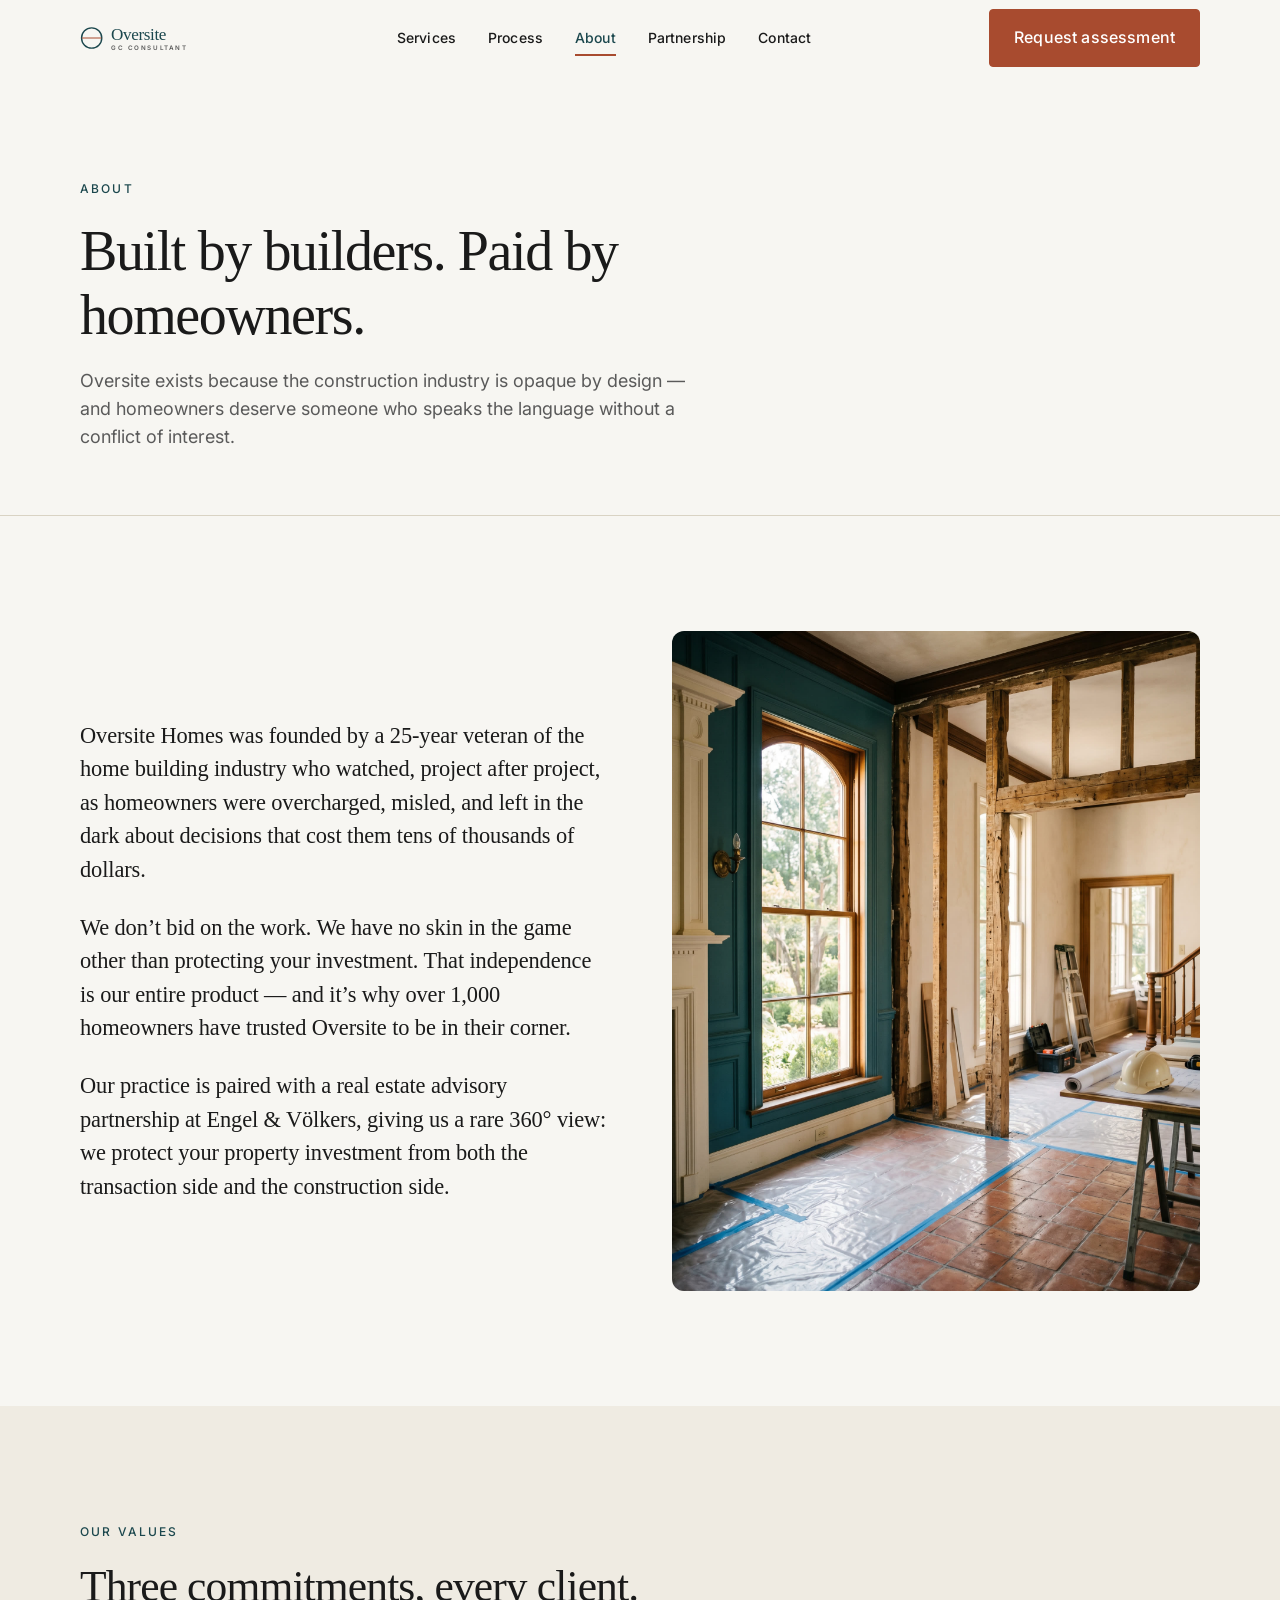
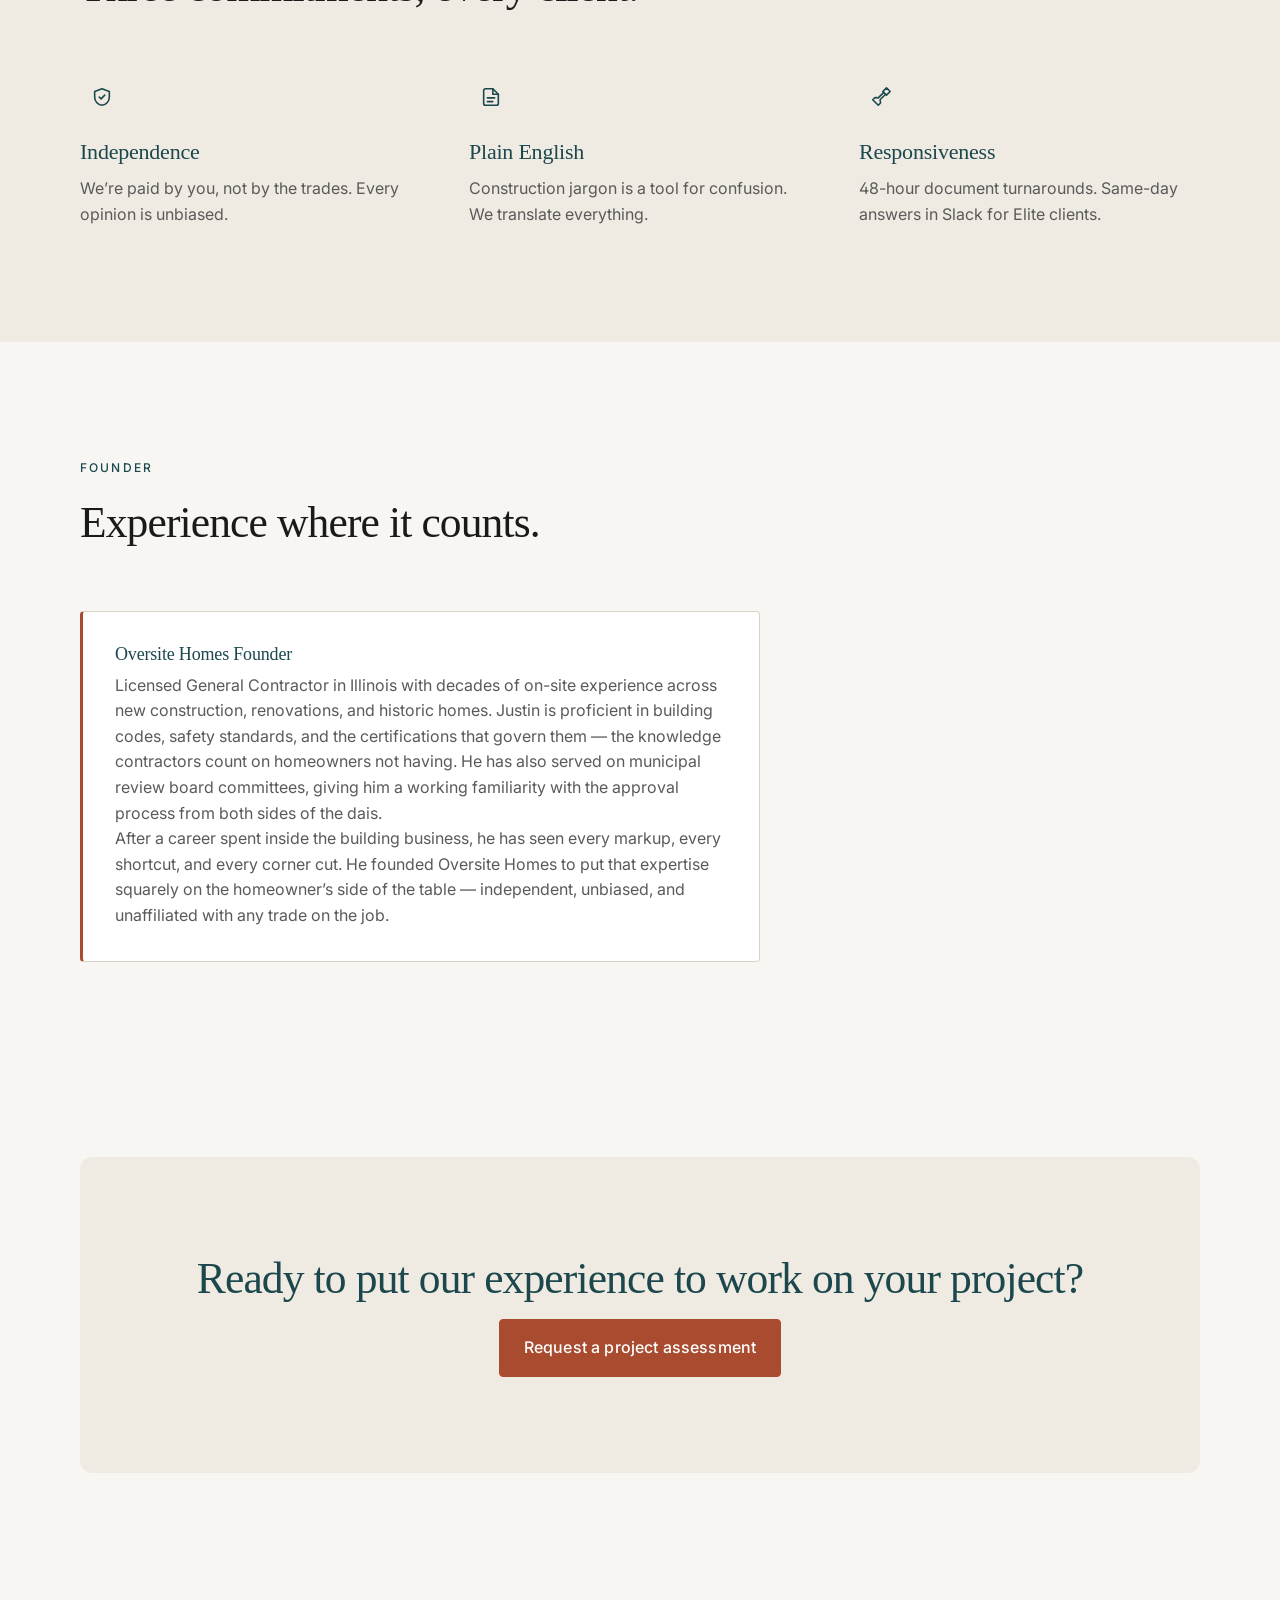
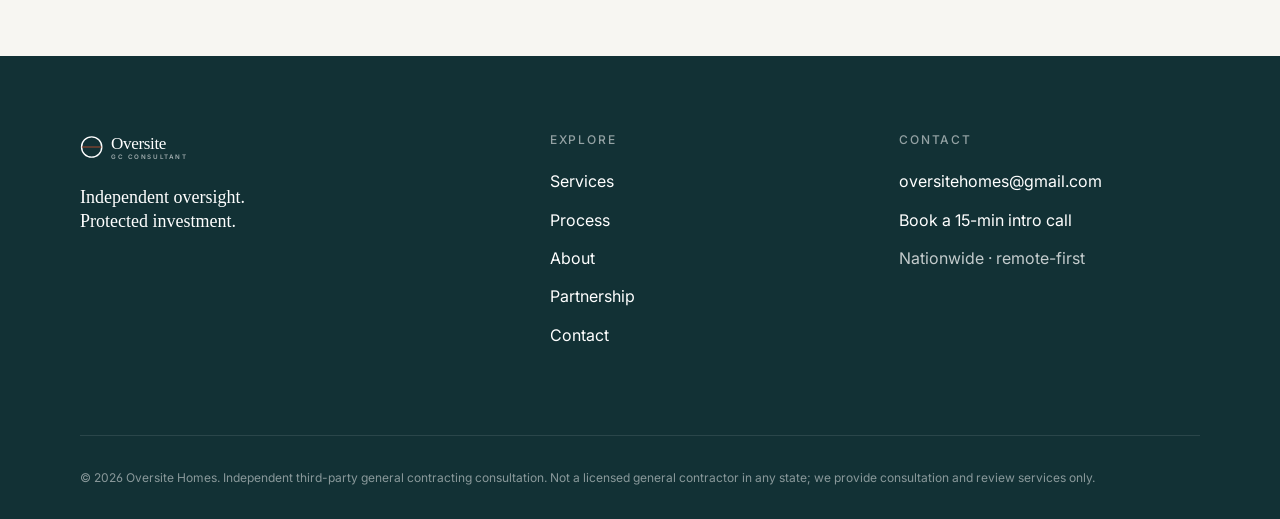
==== commit 920925d2: "Add files via upload Add Justin Stamer bio, swap 25+ years to decades" ====
--- a/about.html
+++ b/about.html
@@ -4,7 +4,7 @@
   <meta charset="utf-8" />
   <meta name="viewport" content="width=device-width, initial-scale=1" />
   <title>About — Oversite Homes</title>
-  <meta name="description" content="Built by builders. Paid by homeowners. 25+ years of builder experience, 1,000+ homeowners protected." />
+  <meta name="description" content="Built by builders. Paid by homeowners. Decades of builder experience, 1,000+ homeowners protected." />
   <link rel="icon" type="image/svg+xml" href="assets/favicon.svg" />
   <meta name="theme-color" content="#F7F6F2" />
   <!-- Fonts: Fraunces (Fontshare) + Inter (Google) -->
@@ -15,7 +15,7 @@
   <link href="https://api.fontshare.com/v2/css?f[]=fraunces@400,500,600&display=swap" rel="stylesheet" />
   <link rel="stylesheet" href="assets/css/styles.css" />
   <meta property="og:title" content="About — Oversite Homes" />
-  <meta property="og:description" content="Built by builders. Paid by homeowners. 25+ years of builder experience, 1,000+ homeowners protected." />
+  <meta property="og:description" content="Built by builders. Paid by homeowners. Decades of builder experience, 1,000+ homeowners protected." />
   <meta property="og:type" content="website" />
 </head>
 <body>
@@ -92,7 +92,8 @@
       <div class="section-head reveal"><p class="eyebrow">Founder</p><h2>Experience where it counts.</h2></div>
       <div class="founder-bio reveal">
         <h4>Oversite Homes Founder</h4>
-        <p>25+ years of builder experience across custom homes, historic renovations, and new construction. Licensed real estate advisor with Engel &amp; V&ouml;lkers.</p>
+        <p>Licensed General Contractor in Illinois with decades of on-site experience across new construction, renovations, and historic homes. Justin is proficient in building codes, safety standards, and the certifications that govern them &mdash; the knowledge contractors count on homeowners not having. He has also served on municipal review board committees, giving him a working familiarity with the approval process from both sides of the dais.</p>
+        <p>After a career spent inside the building business, he has seen every markup, every shortcut, and every corner cut. He founded Oversite Homes to put that expertise squarely on the homeowner&rsquo;s side of the table &mdash; independent, unbiased, and unaffiliated with any trade on the job.</p>
       </div>
     </div>
   </section>
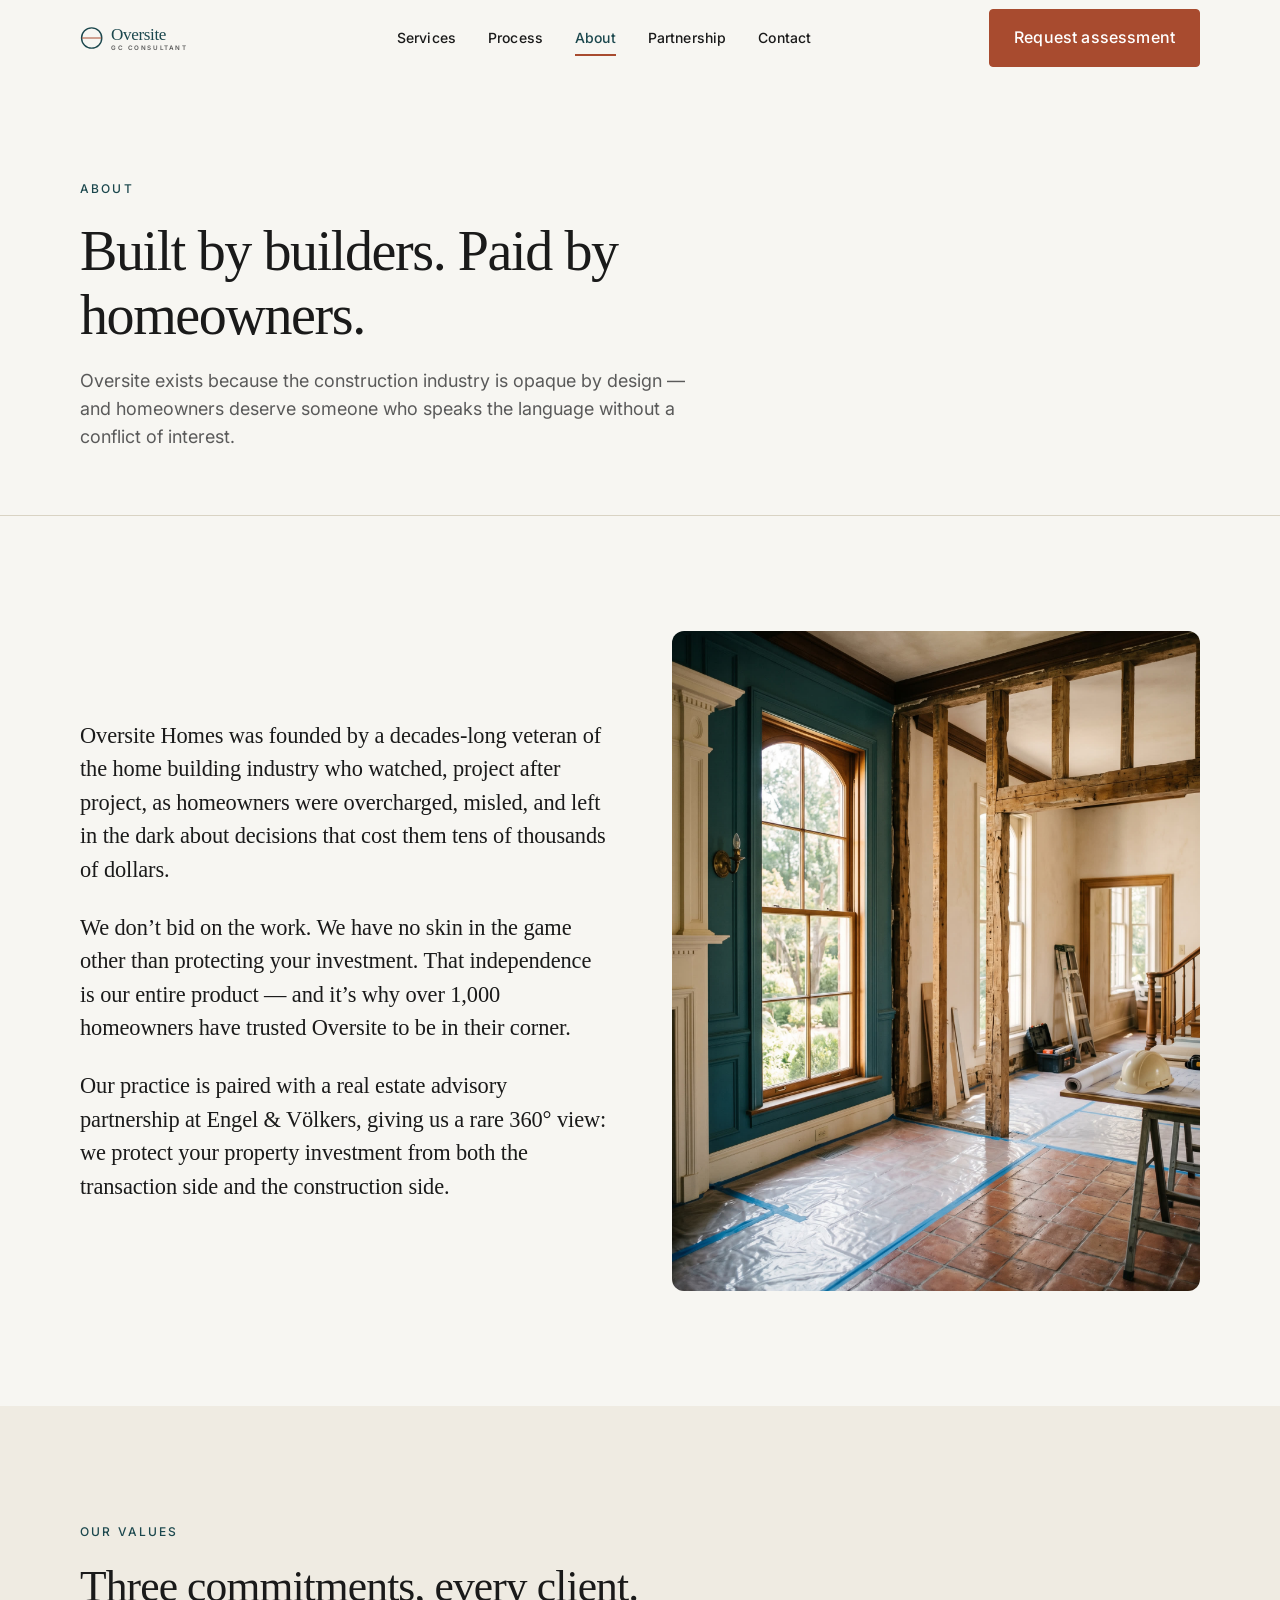
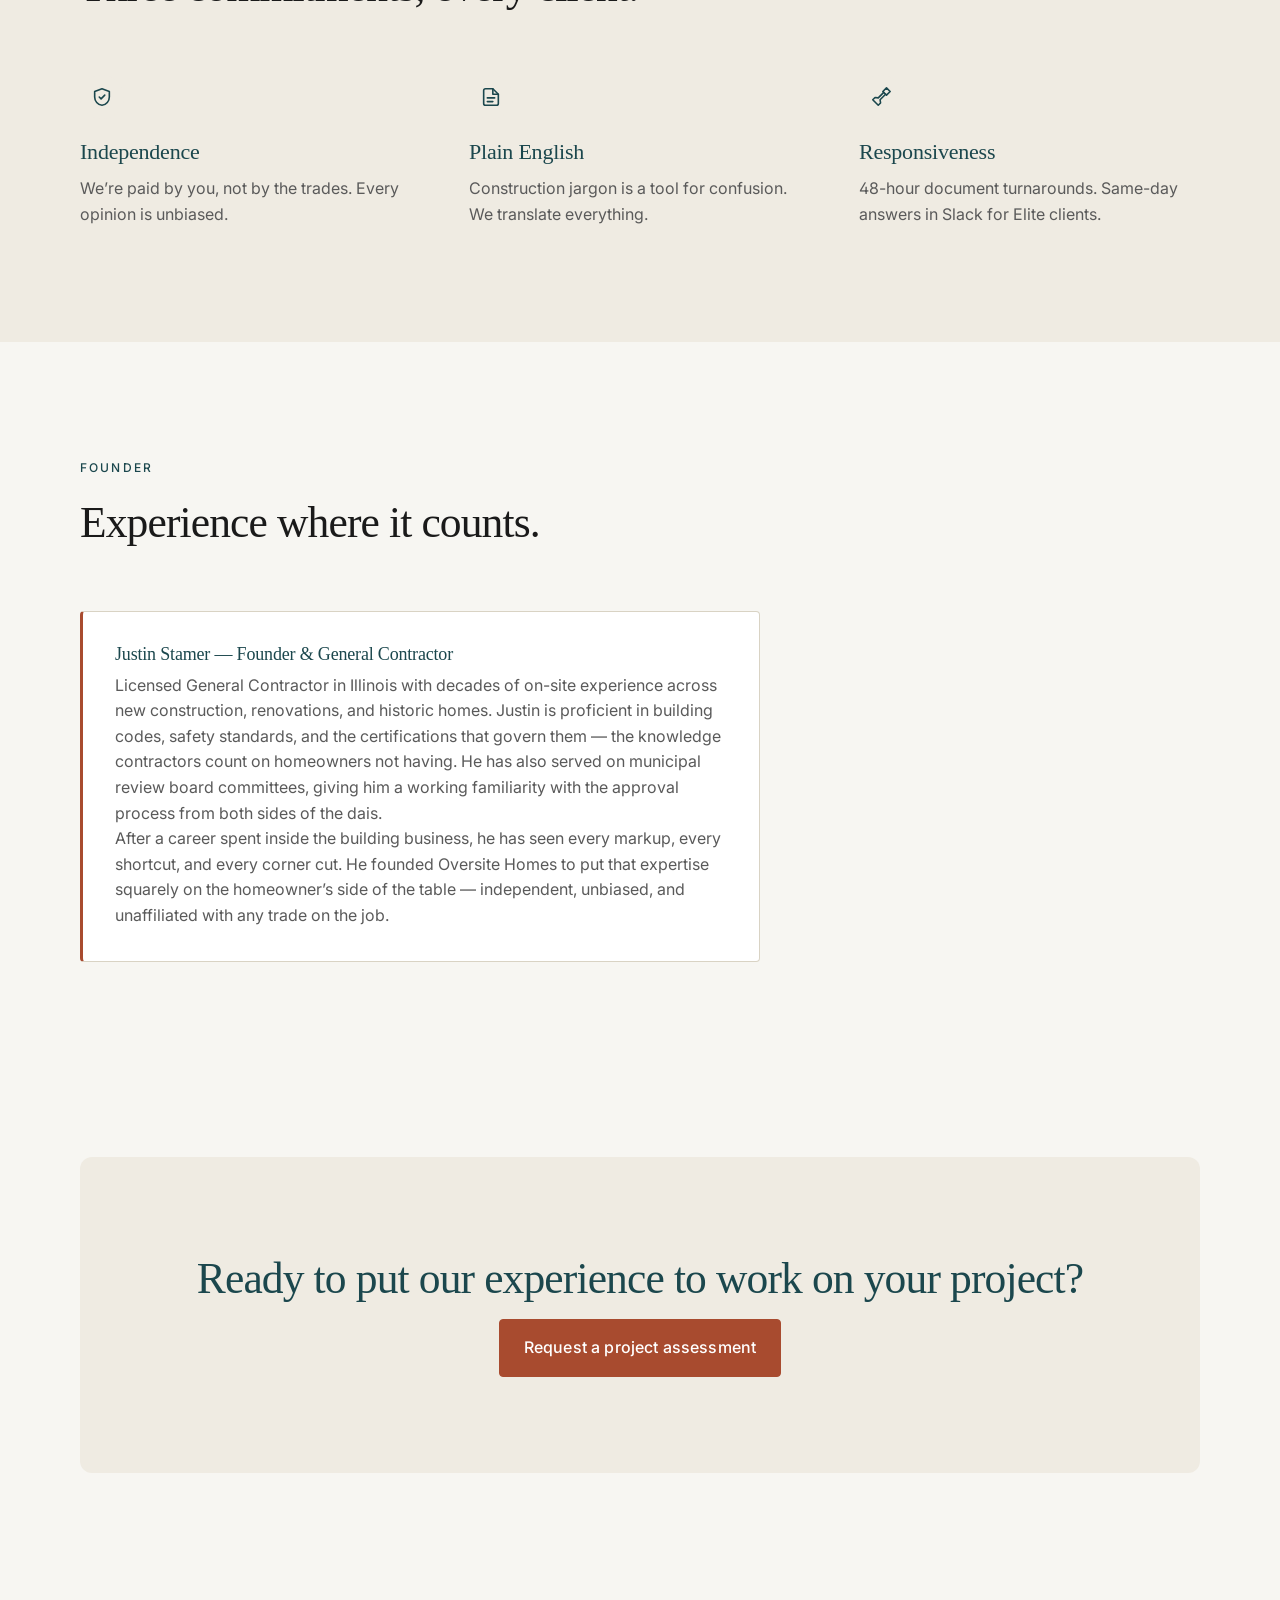
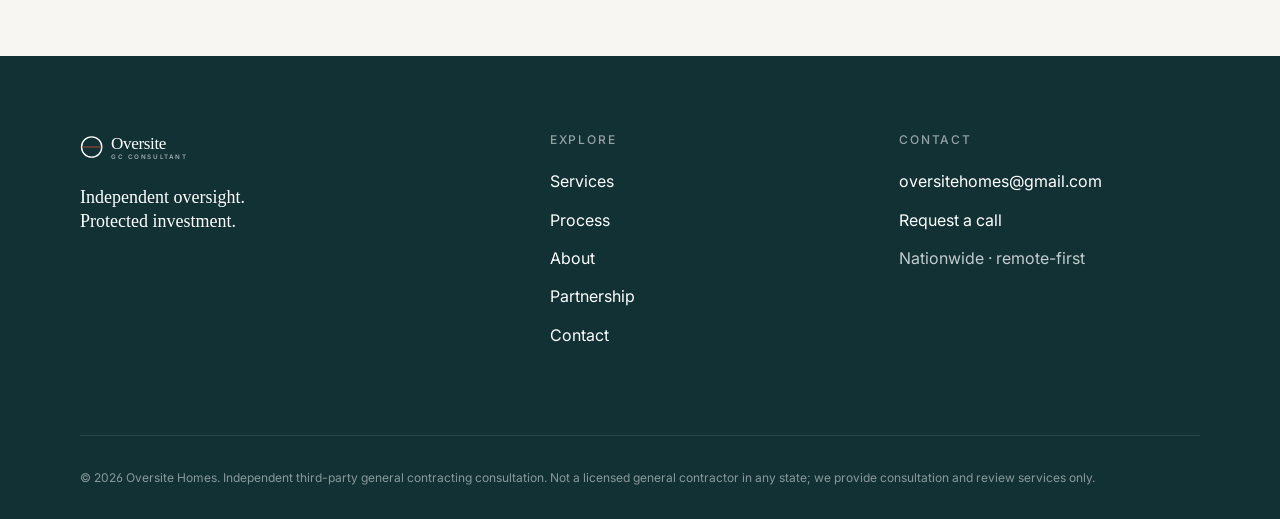
==== commit 5d8a0372: "Add files via upload Update call CTA to route through form" ====
--- a/about.html
+++ b/about.html
@@ -64,7 +64,7 @@
     <div class="container">
       <div class="two-col reverse reveal">
         <div class="story-copy">
-          <p>Oversite Homes was founded by a 25-year veteran of the home building industry who watched, project after project, as homeowners were overcharged, misled, and left in the dark about decisions that cost them tens of thousands of dollars.</p>
+          <p>Oversite Homes was founded by a decades-long veteran of the home building industry who watched, project after project, as homeowners were overcharged, misled, and left in the dark about decisions that cost them tens of thousands of dollars.</p>
           <p>We don&rsquo;t bid on the work. We have no skin in the game other than protecting your investment. That independence is our entire product &mdash; and it&rsquo;s why over 1,000 homeowners have trusted Oversite to be in their corner.</p>
           <p>Our practice is paired with a real estate advisory partnership at Engel &amp; V&ouml;lkers, giving us a rare 360&deg; view: we protect your property investment from both the transaction side and the construction side.</p>
         </div>
@@ -91,7 +91,7 @@
     <div class="container">
       <div class="section-head reveal"><p class="eyebrow">Founder</p><h2>Experience where it counts.</h2></div>
       <div class="founder-bio reveal">
-        <h4>Oversite Homes Founder</h4>
+        <h4>Justin Stamer &mdash; Founder &amp; General Contractor</h4>
         <p>Licensed General Contractor in Illinois with decades of on-site experience across new construction, renovations, and historic homes. Justin is proficient in building codes, safety standards, and the certifications that govern them &mdash; the knowledge contractors count on homeowners not having. He has also served on municipal review board committees, giving him a working familiarity with the approval process from both sides of the dais.</p>
         <p>After a career spent inside the building business, he has seen every markup, every shortcut, and every corner cut. He founded Oversite Homes to put that expertise squarely on the homeowner&rsquo;s side of the table &mdash; independent, unbiased, and unaffiliated with any trade on the job.</p>
       </div>
@@ -137,7 +137,7 @@
         <h4>Contact</h4>
         <ul>
           <li><a href="mailto:oversitehomes@gmail.com">oversitehomes@gmail.com</a></li>
-          <li><a href="#" target="_blank" rel="noopener noreferrer">Book a 15-min intro call</a></li>
+          <li><a href="contact.html">Request a call</a></li>
           <li>Nationwide · remote-first</li>
         </ul>
       </div>
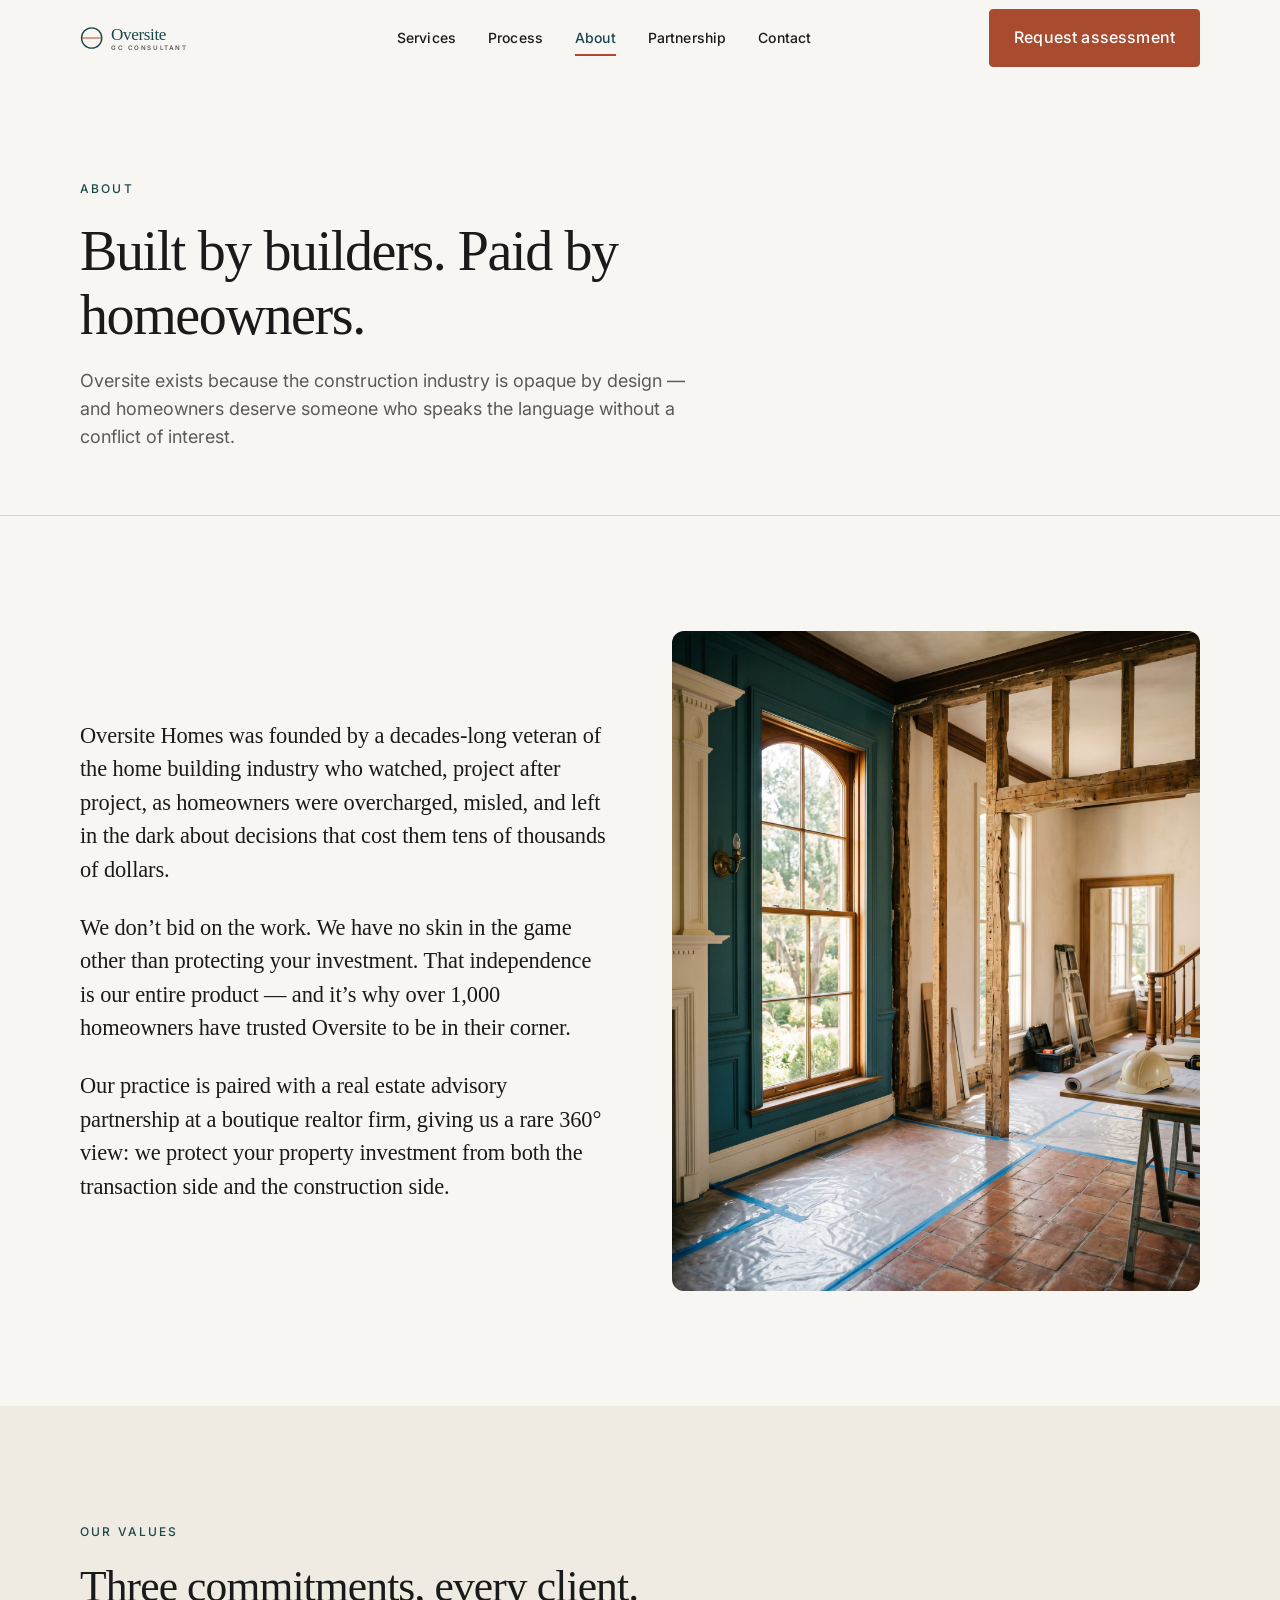
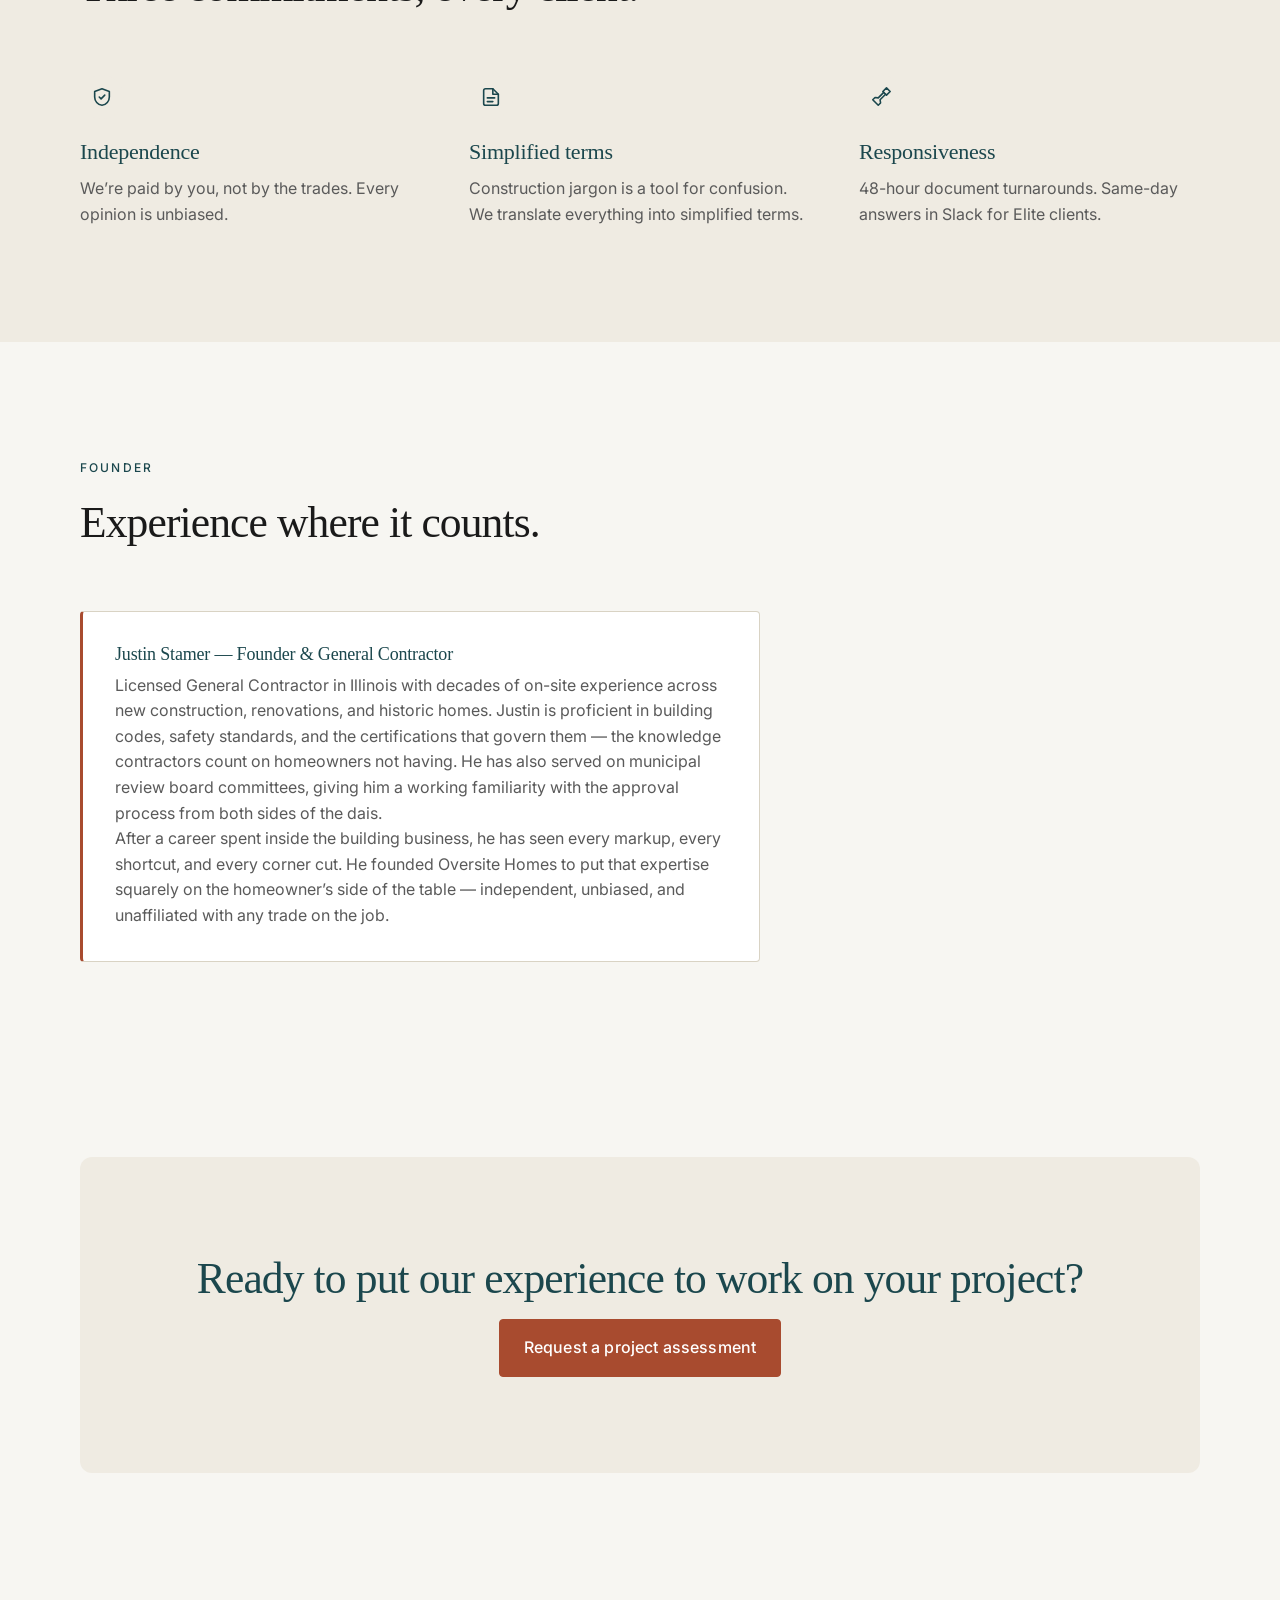
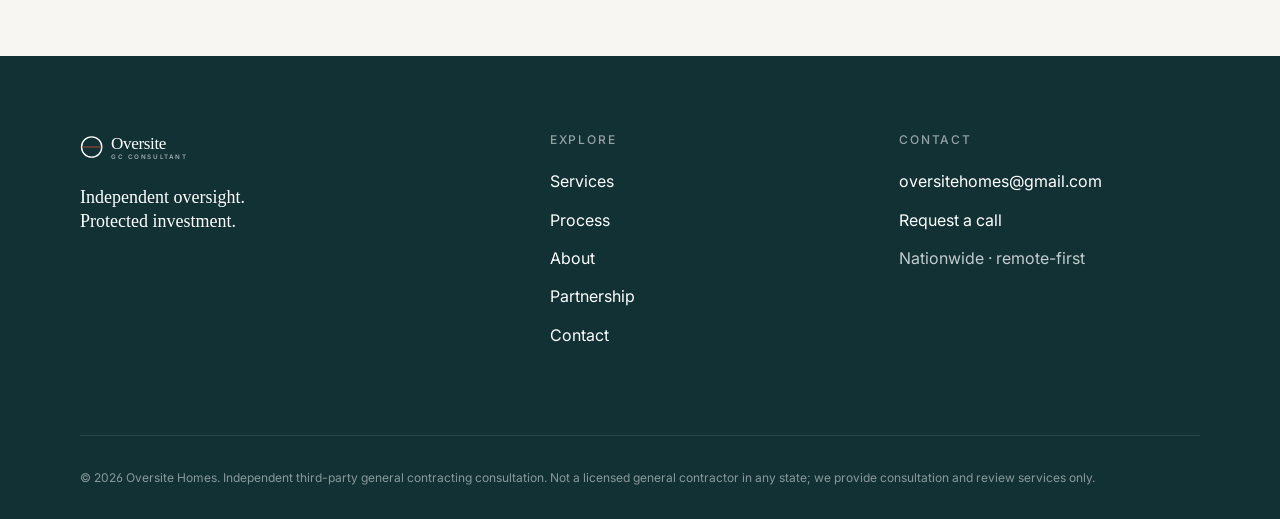
==== commit 4e78f2b7: "Add files via upload Update copy: simplified terms, generic realtor firm, request a call" ====
--- a/about.html
+++ b/about.html
@@ -66,7 +66,7 @@
         <div class="story-copy">
           <p>Oversite Homes was founded by a decades-long veteran of the home building industry who watched, project after project, as homeowners were overcharged, misled, and left in the dark about decisions that cost them tens of thousands of dollars.</p>
           <p>We don&rsquo;t bid on the work. We have no skin in the game other than protecting your investment. That independence is our entire product &mdash; and it&rsquo;s why over 1,000 homeowners have trusted Oversite to be in their corner.</p>
-          <p>Our practice is paired with a real estate advisory partnership at Engel &amp; V&ouml;lkers, giving us a rare 360&deg; view: we protect your property investment from both the transaction side and the construction side.</p>
+          <p>Our practice is paired with a real estate advisory partnership at a boutique realtor firm, giving us a rare 360&deg; view: we protect your property investment from both the transaction side and the construction side.</p>
         </div>
         <div class="media"><img src="assets/images/about.jpg" alt="A warm interior of a historic home with natural materials, during inspection" loading="lazy"/></div>
       </div>
@@ -81,7 +81,7 @@
       </div>
       <div class="value-grid">
         <div class="value-card reveal"><span class="icon"><svg width="22" height="22" viewBox="0 0 24 24" fill="none" stroke="currentColor" stroke-width="1.75" stroke-linecap="round" stroke-linejoin="round" aria-hidden="true"><path d="M12 3 4 6v6c0 4.5 3.2 8.5 8 9 4.8-.5 8-4.5 8-9V6l-8-3Z"/><path d="m9 12 2 2 4-4"/></svg></span><h3>Independence</h3><p>We&rsquo;re paid by you, not by the trades. Every opinion is unbiased.</p></div>
-        <div class="value-card reveal"><span class="icon"><svg width="22" height="22" viewBox="0 0 24 24" fill="none" stroke="currentColor" stroke-width="1.75" stroke-linecap="round" stroke-linejoin="round" aria-hidden="true"><path d="M14 3H6a2 2 0 0 0-2 2v14a2 2 0 0 0 2 2h12a2 2 0 0 0 2-2V9Z"/><path d="M14 3v6h6"/><path d="M8 13h8M8 17h6"/></svg></span><h3>Plain English</h3><p>Construction jargon is a tool for confusion. We translate everything.</p></div>
+        <div class="value-card reveal"><span class="icon"><svg width="22" height="22" viewBox="0 0 24 24" fill="none" stroke="currentColor" stroke-width="1.75" stroke-linecap="round" stroke-linejoin="round" aria-hidden="true"><path d="M14 3H6a2 2 0 0 0-2 2v14a2 2 0 0 0 2 2h12a2 2 0 0 0 2-2V9Z"/><path d="M14 3v6h6"/><path d="M8 13h8M8 17h6"/></svg></span><h3>Simplified terms</h3><p>Construction jargon is a tool for confusion. We translate everything into simplified terms.</p></div>
         <div class="value-card reveal"><span class="icon"><svg width="22" height="22" viewBox="0 0 24 24" fill="none" stroke="currentColor" stroke-width="1.75" stroke-linecap="round" stroke-linejoin="round" aria-hidden="true"><path d="M15 7 9 13l-3.5-.5L3 15l6 6 2.5-2.5L11 15l6-6"/><path d="m14 6 4-4 4 4-4 4z"/></svg></span><h3>Responsiveness</h3><p>48-hour document turnarounds. Same-day answers in Slack for Elite clients.</p></div>
       </div>
     </div>
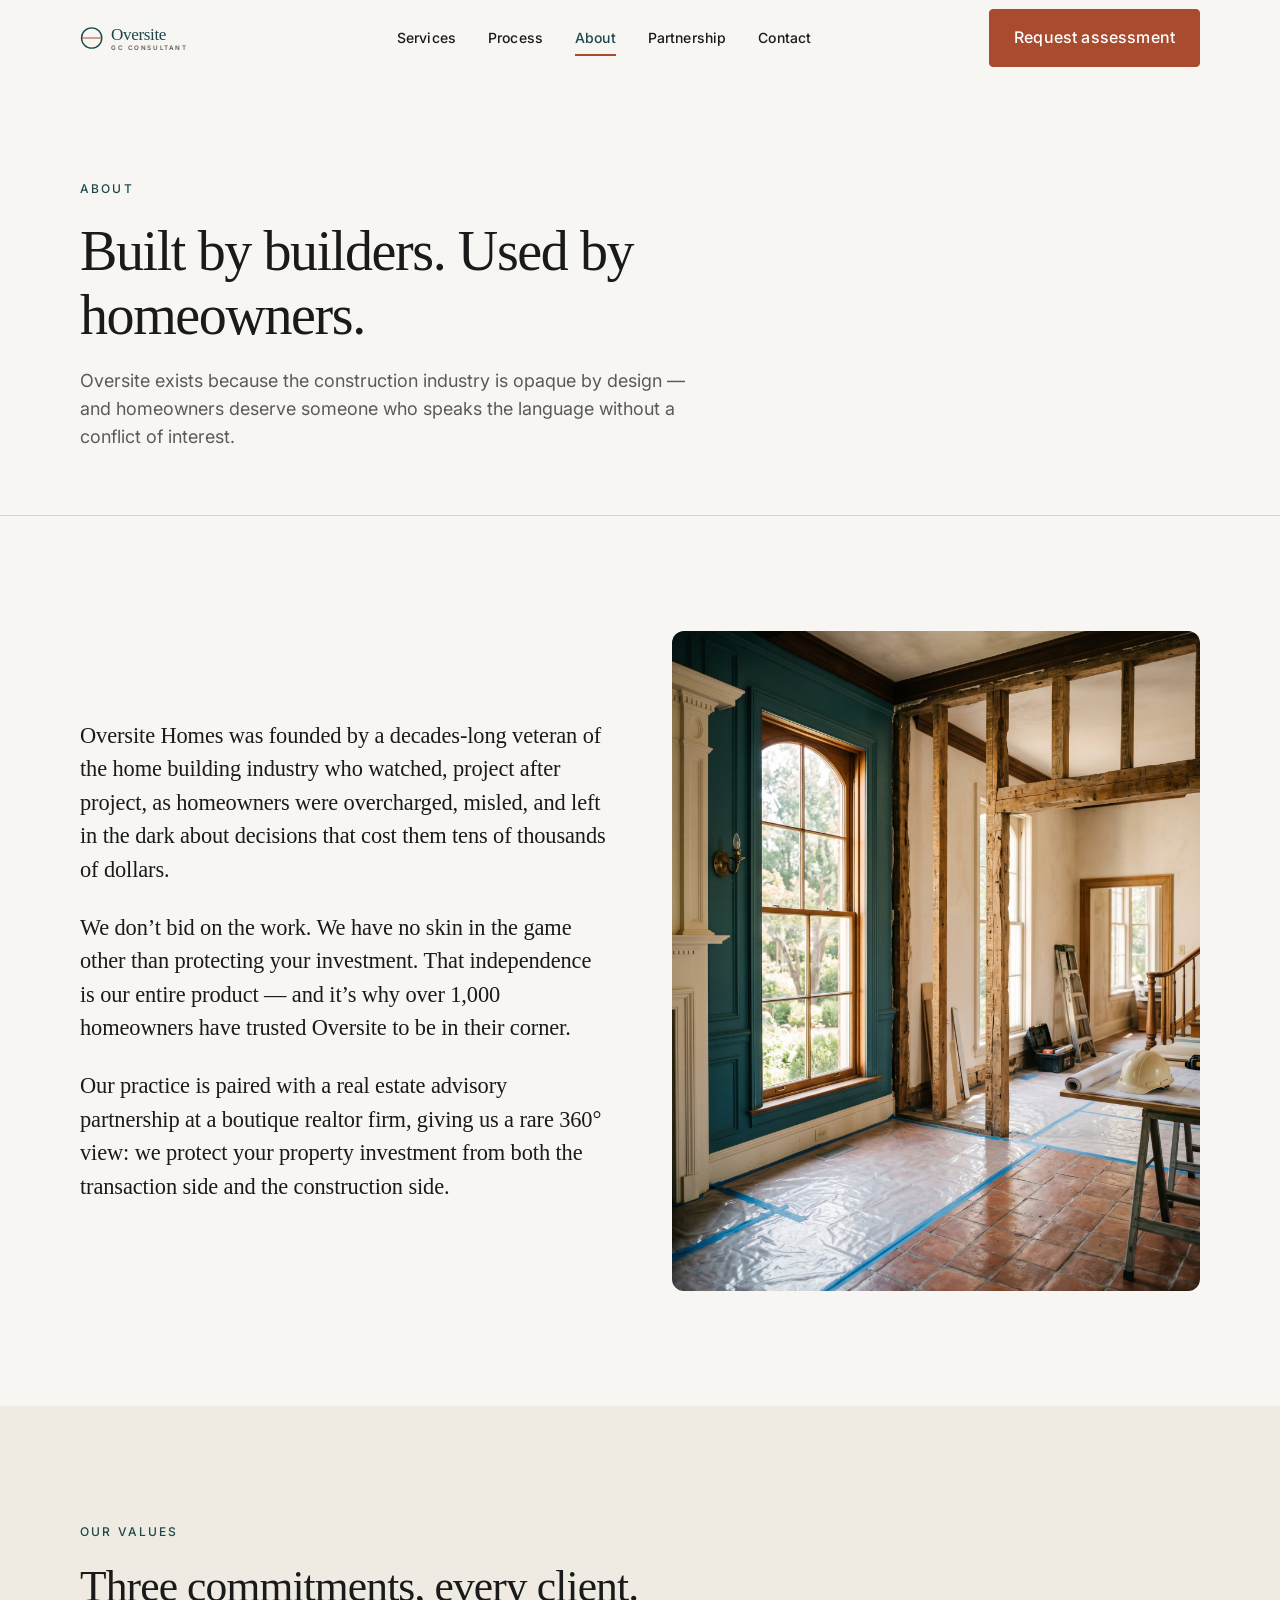
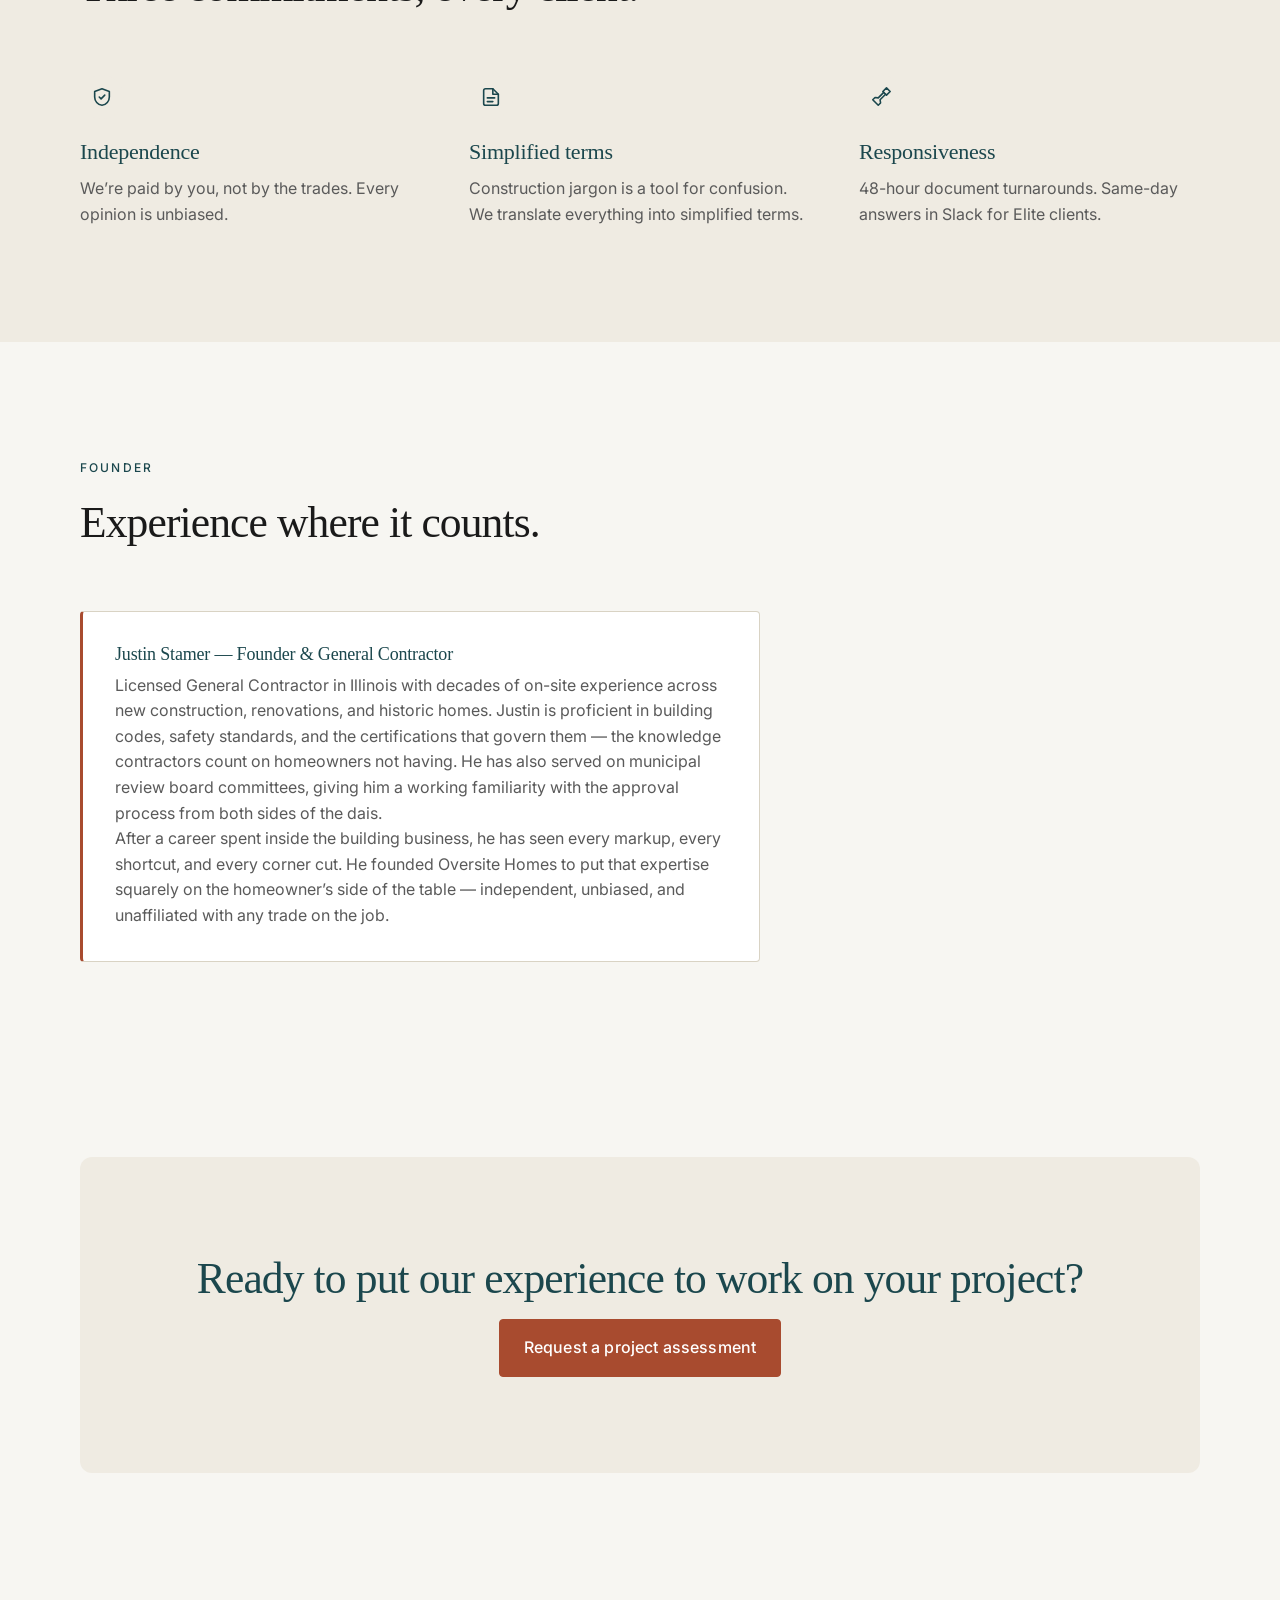
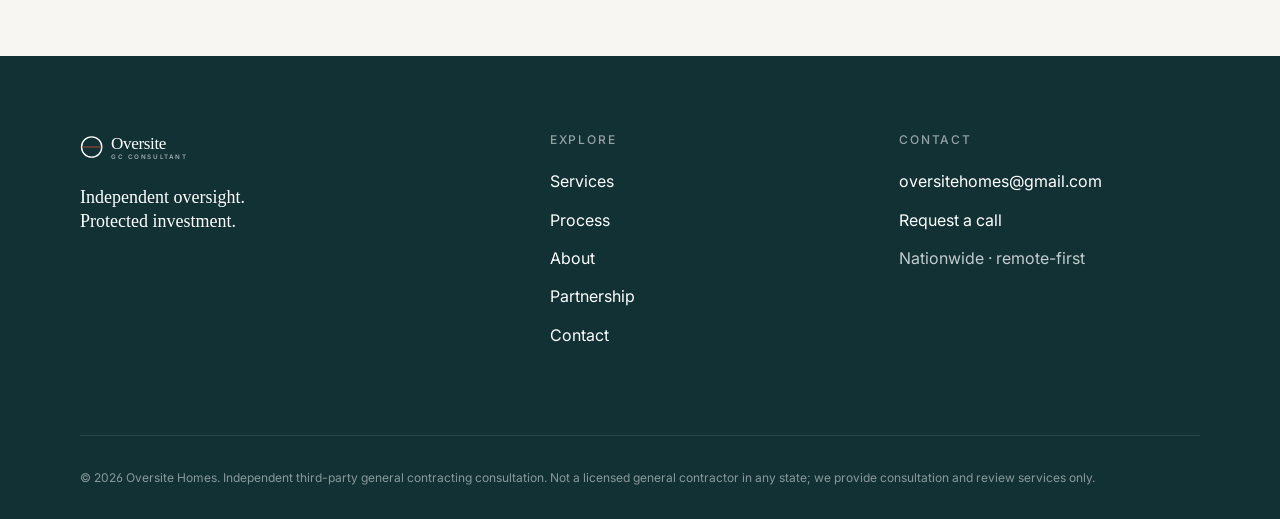
==== commit 6a6a7bae: "Add files via upload Copy polish: used by homeowners, simplified terms, generic realtor, request a c" ====
--- a/about.html
+++ b/about.html
@@ -4,7 +4,7 @@
   <meta charset="utf-8" />
   <meta name="viewport" content="width=device-width, initial-scale=1" />
   <title>About — Oversite Homes</title>
-  <meta name="description" content="Built by builders. Paid by homeowners. Decades of builder experience, 1,000+ homeowners protected." />
+  <meta name="description" content="Built by builders. Used by homeowners. Decades of builder experience, 1,000+ homeowners protected." />
   <link rel="icon" type="image/svg+xml" href="assets/favicon.svg" />
   <meta name="theme-color" content="#F7F6F2" />
   <!-- Fonts: Fraunces (Fontshare) + Inter (Google) -->
@@ -15,7 +15,7 @@
   <link href="https://api.fontshare.com/v2/css?f[]=fraunces@400,500,600&display=swap" rel="stylesheet" />
   <link rel="stylesheet" href="assets/css/styles.css" />
   <meta property="og:title" content="About — Oversite Homes" />
-  <meta property="og:description" content="Built by builders. Paid by homeowners. Decades of builder experience, 1,000+ homeowners protected." />
+  <meta property="og:description" content="Built by builders. Used by homeowners. Decades of builder experience, 1,000+ homeowners protected." />
   <meta property="og:type" content="website" />
 </head>
 <body>
@@ -55,7 +55,7 @@
   <header class="page-header">
     <div class="container">
       <p class="eyebrow reveal is-in">About</p>
-      <h1 class="reveal is-in">Built by builders. Paid by homeowners.</h1>
+      <h1 class="reveal is-in">Built by builders. Used by homeowners.</h1>
       <p class="lede reveal is-in">Oversite exists because the construction industry is opaque by design &mdash; and homeowners deserve someone who speaks the language without a conflict of interest.</p>
     </div>
   </header>
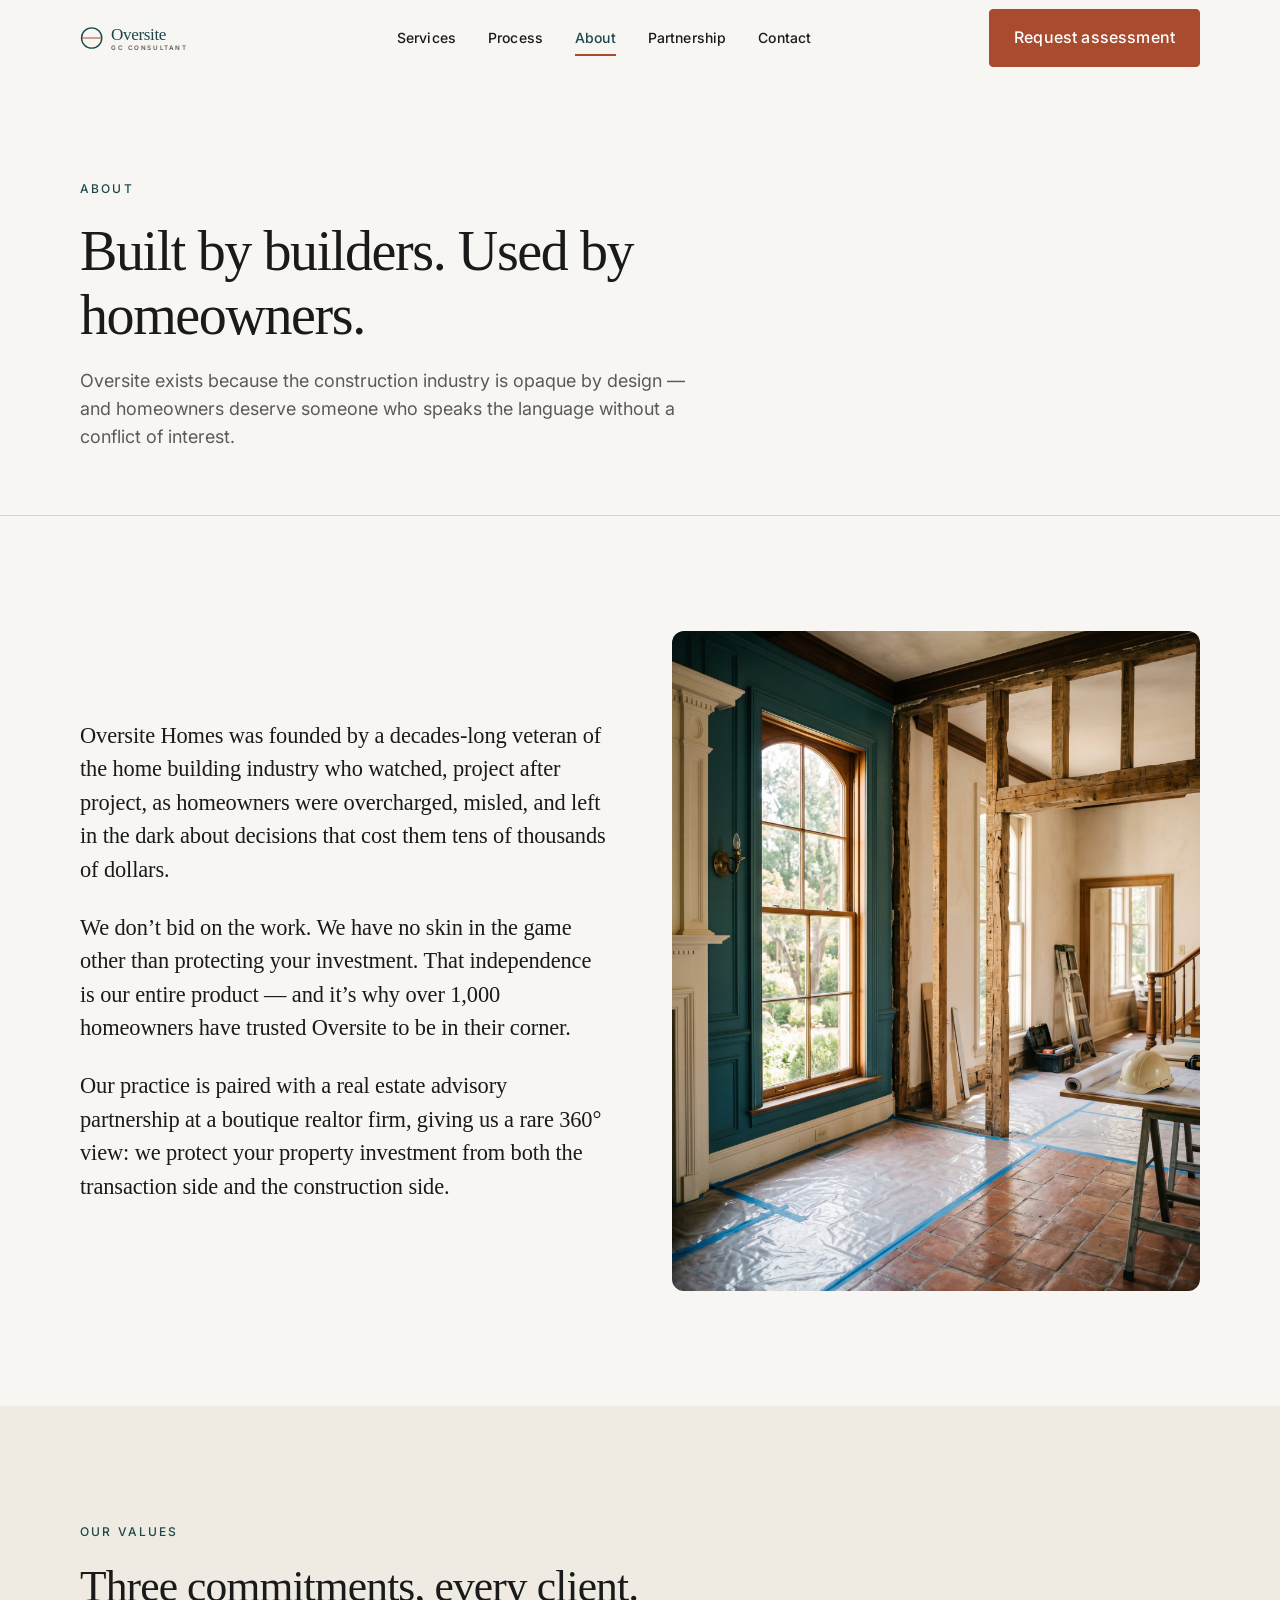
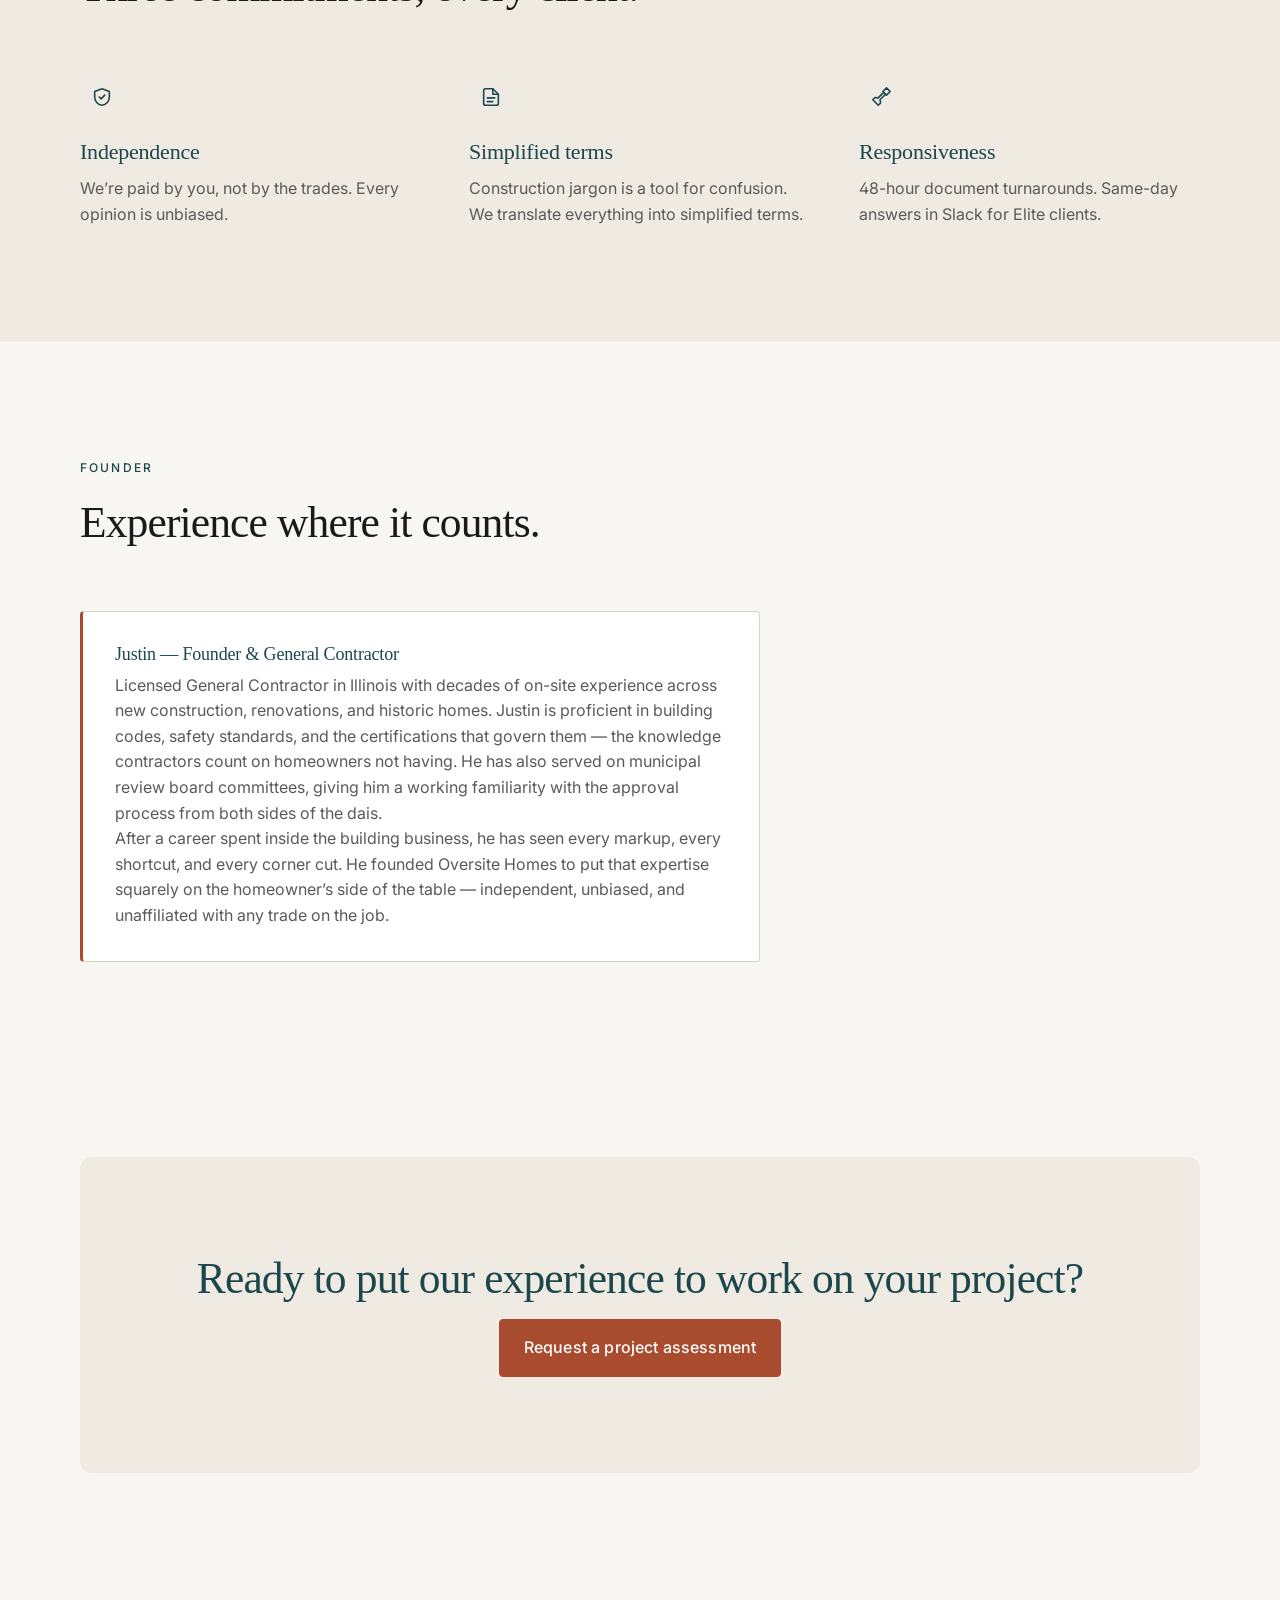
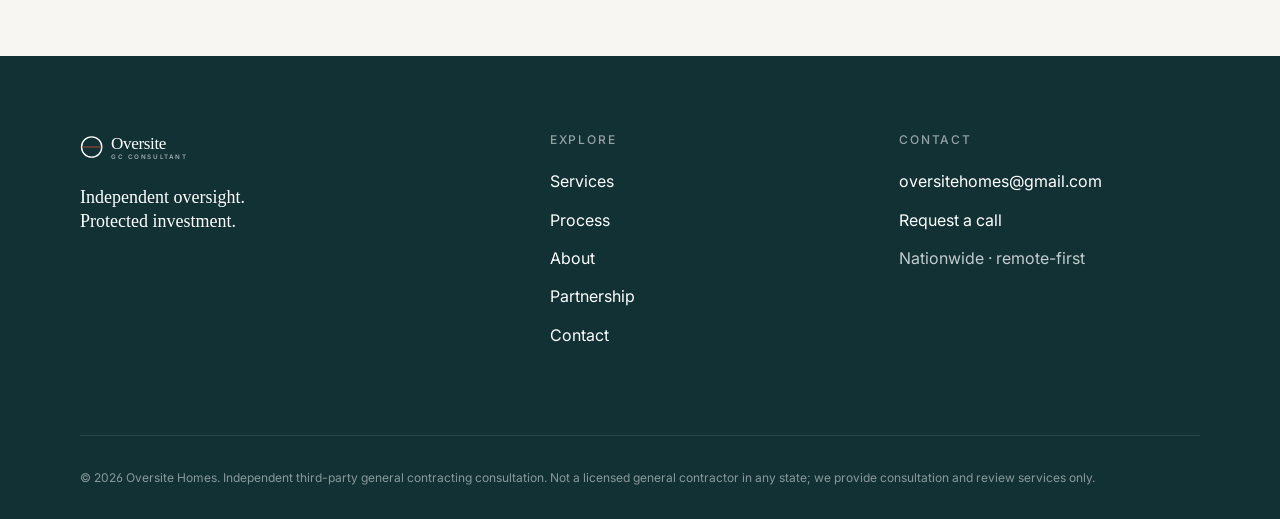
==== commit d36b2eb1: "Add files via upload Remove last name from founder bio" ====
--- a/about.html
+++ b/about.html
@@ -91,7 +91,7 @@
     <div class="container">
       <div class="section-head reveal"><p class="eyebrow">Founder</p><h2>Experience where it counts.</h2></div>
       <div class="founder-bio reveal">
-        <h4>Justin Stamer &mdash; Founder &amp; General Contractor</h4>
+        <h4>Justin &mdash; Founder &amp; General Contractor</h4>
         <p>Licensed General Contractor in Illinois with decades of on-site experience across new construction, renovations, and historic homes. Justin is proficient in building codes, safety standards, and the certifications that govern them &mdash; the knowledge contractors count on homeowners not having. He has also served on municipal review board committees, giving him a working familiarity with the approval process from both sides of the dais.</p>
         <p>After a career spent inside the building business, he has seen every markup, every shortcut, and every corner cut. He founded Oversite Homes to put that expertise squarely on the homeowner&rsquo;s side of the table &mdash; independent, unbiased, and unaffiliated with any trade on the job.</p>
       </div>
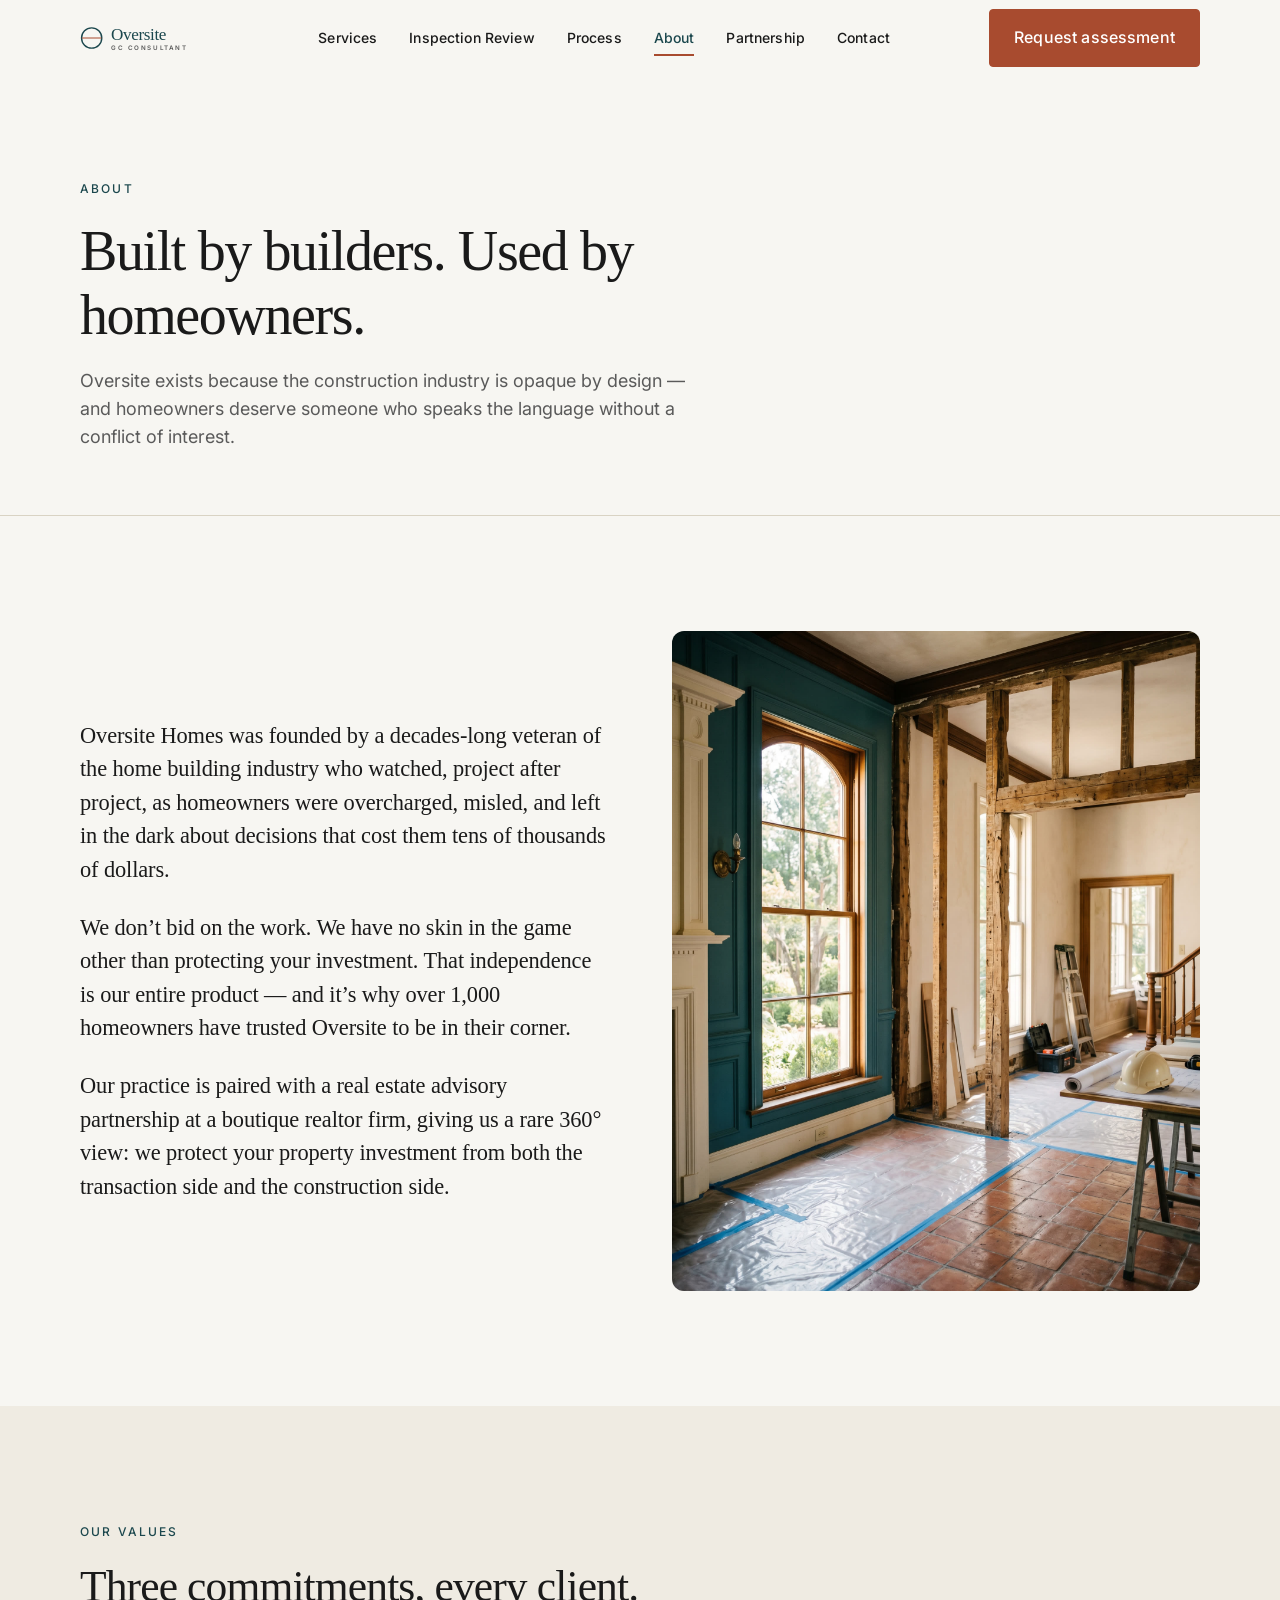
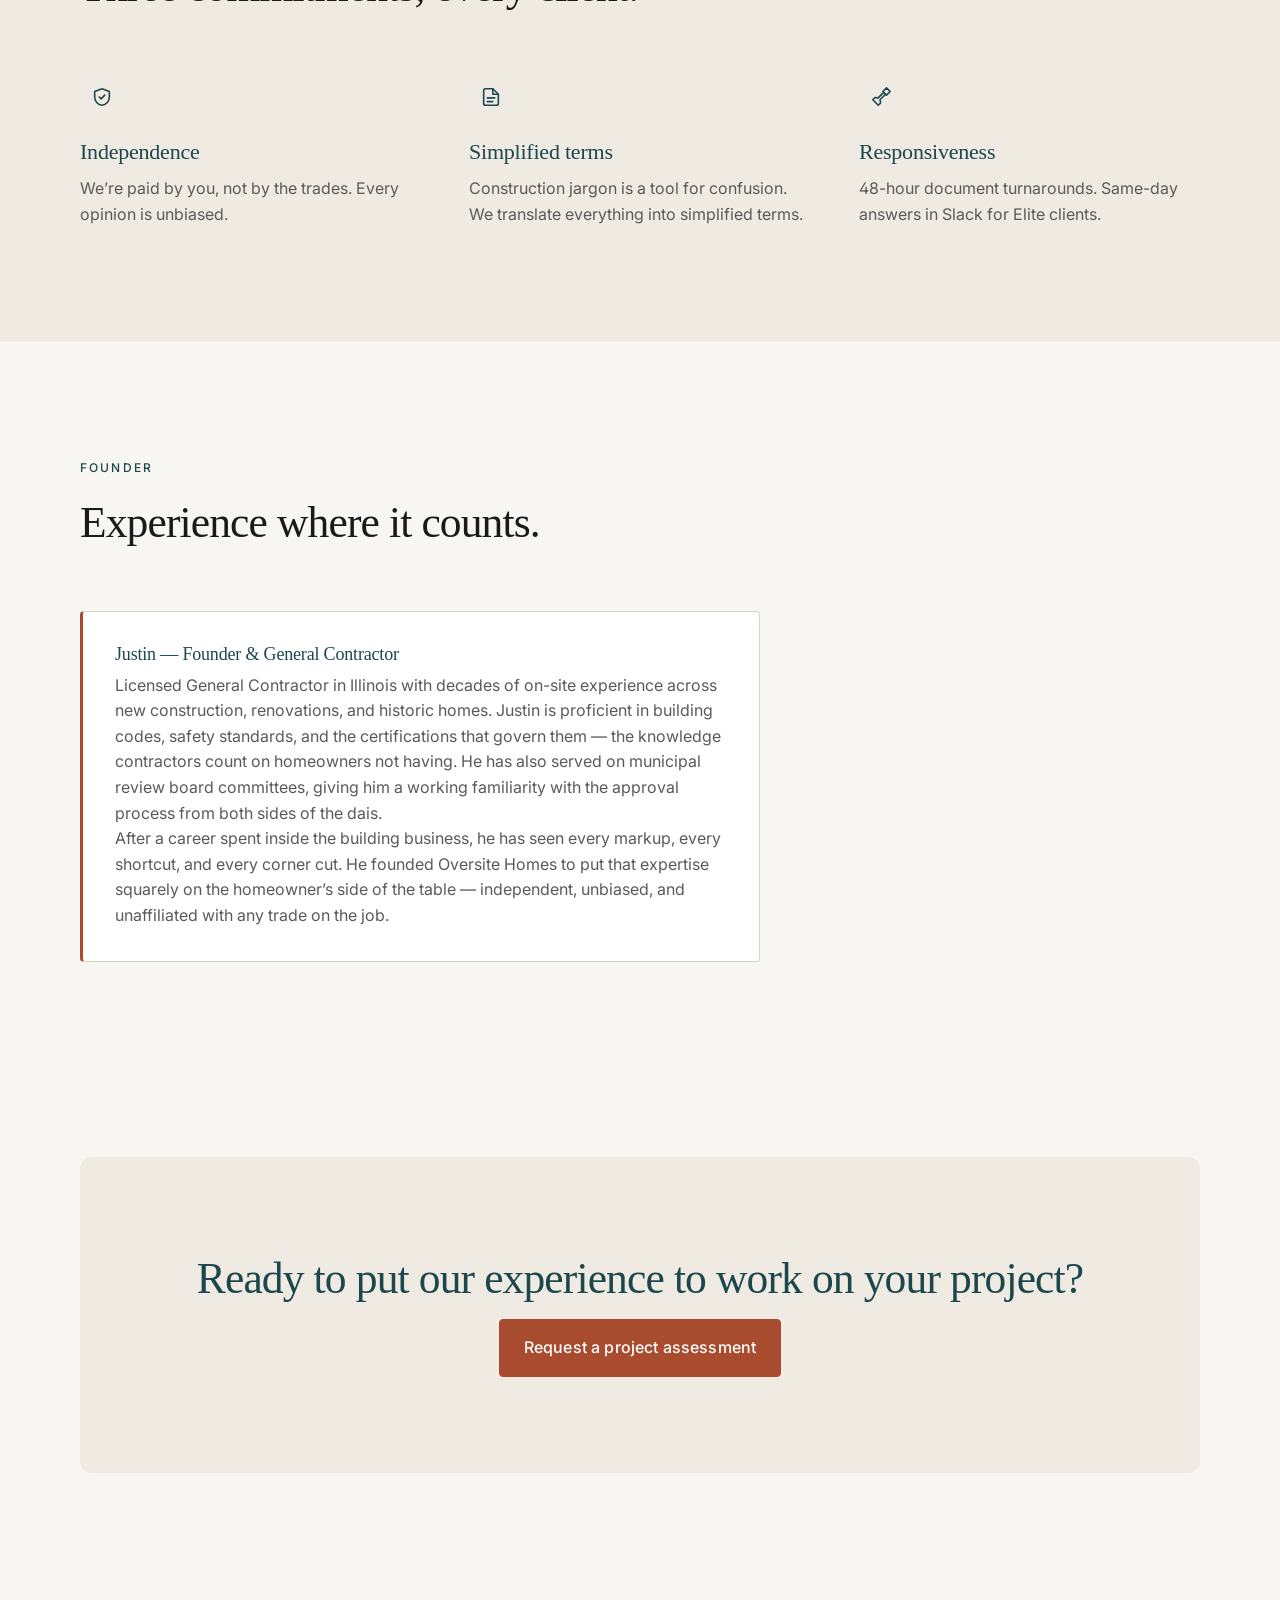
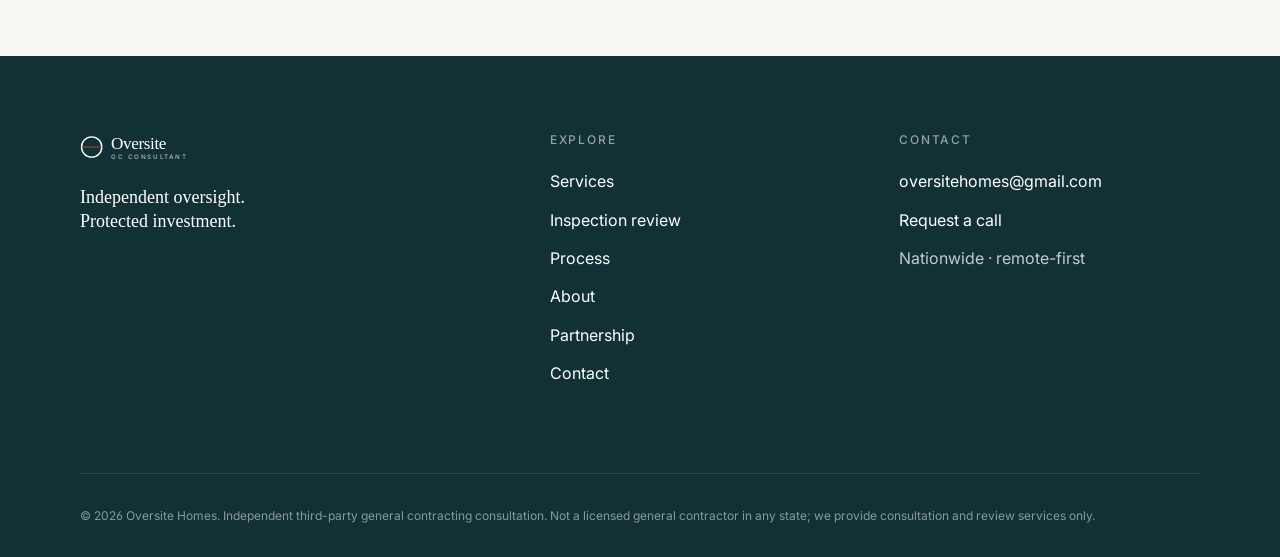
==== commit 3b862cbf: "Add files via upload - New /upload page: email + report upload + $99 Stripe checkout flow - 8-quest" ====
--- a/about.html
+++ b/about.html
@@ -40,6 +40,7 @@
     <nav class="primary-nav" id="primary-nav" aria-label="Primary">
       <ul>
         <li><a href="services.html">Services</a></li>
+        <li><a href="inspection-review.html">Inspection Review</a></li>
         <li><a href="process.html">Process</a></li>
         <li><a href="about.html">About</a></li>
         <li><a href="partnership.html">Partnership</a></li>
@@ -127,6 +128,7 @@
         <h4>Explore</h4>
         <ul>
           <li><a href="services.html">Services</a></li>
+          <li><a href="inspection-review.html">Inspection review</a></li>
           <li><a href="process.html">Process</a></li>
           <li><a href="about.html">About</a></li>
           <li><a href="partnership.html">Partnership</a></li>
